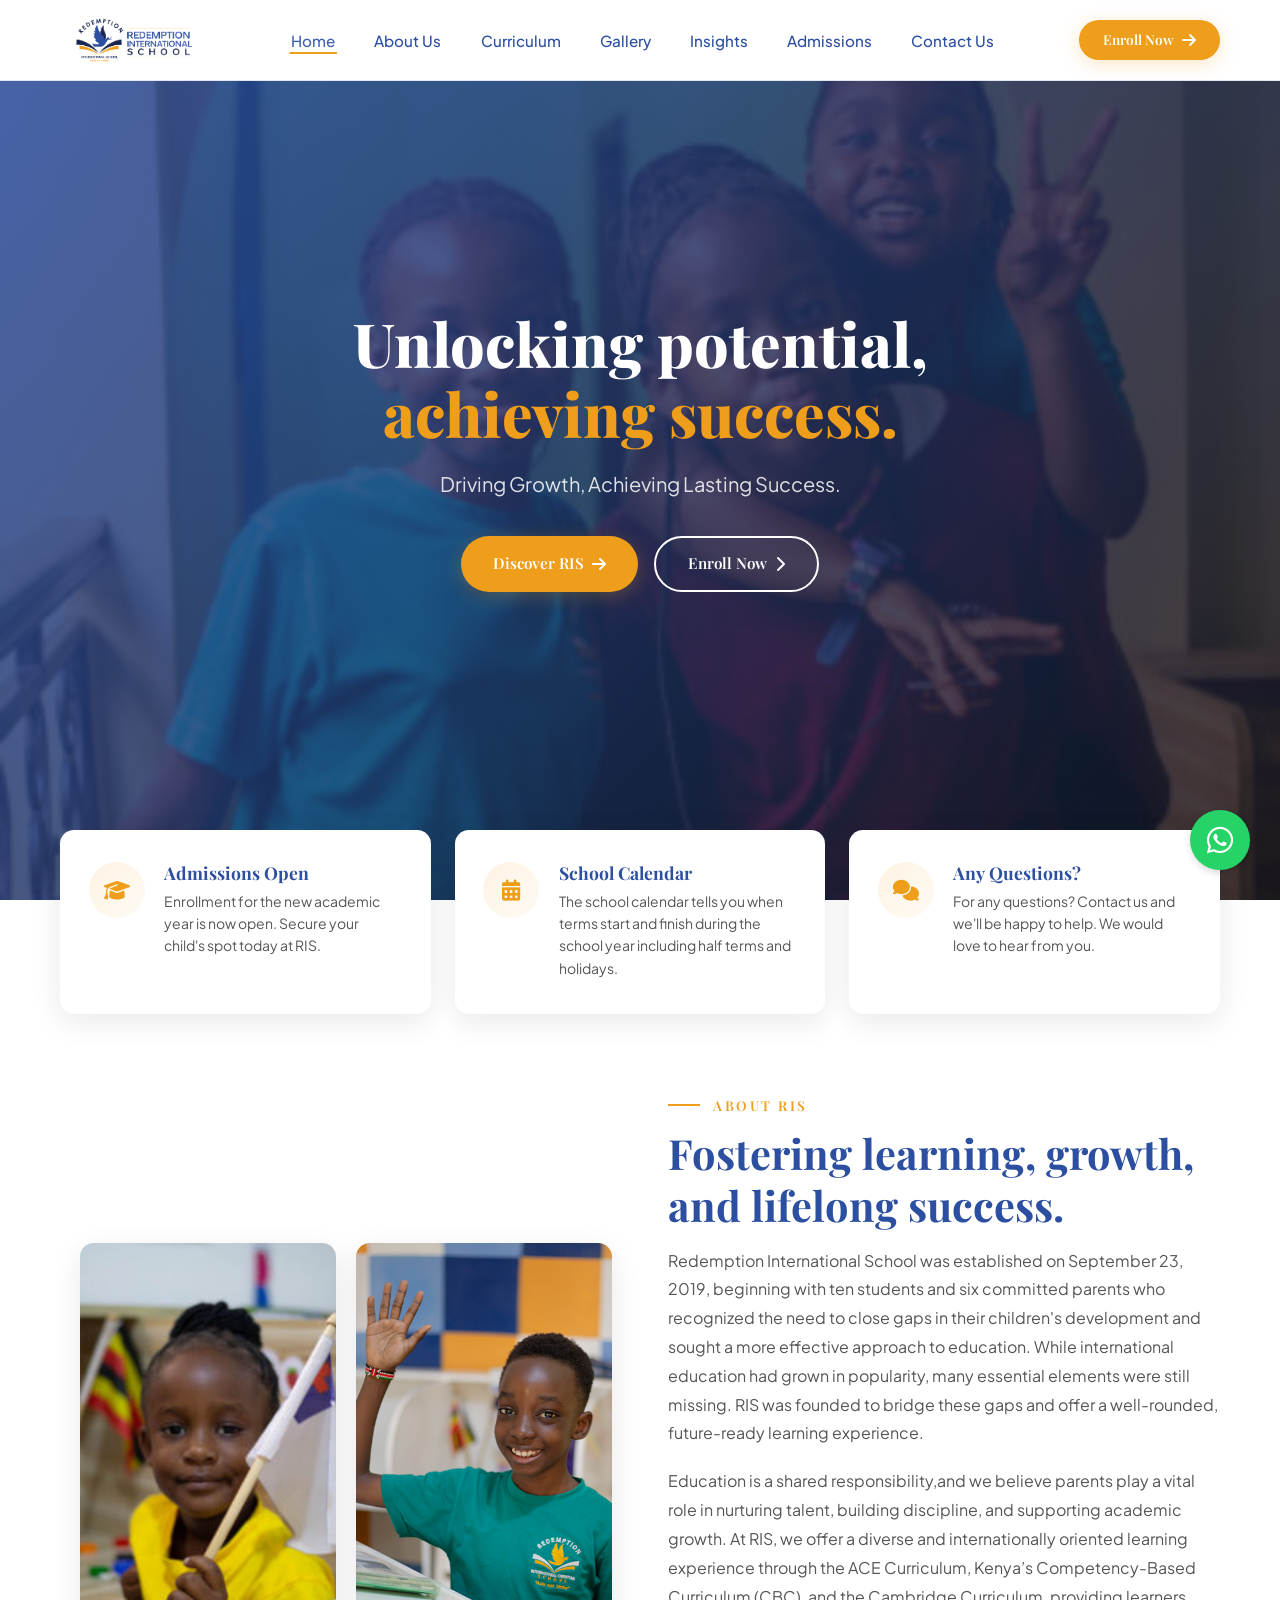
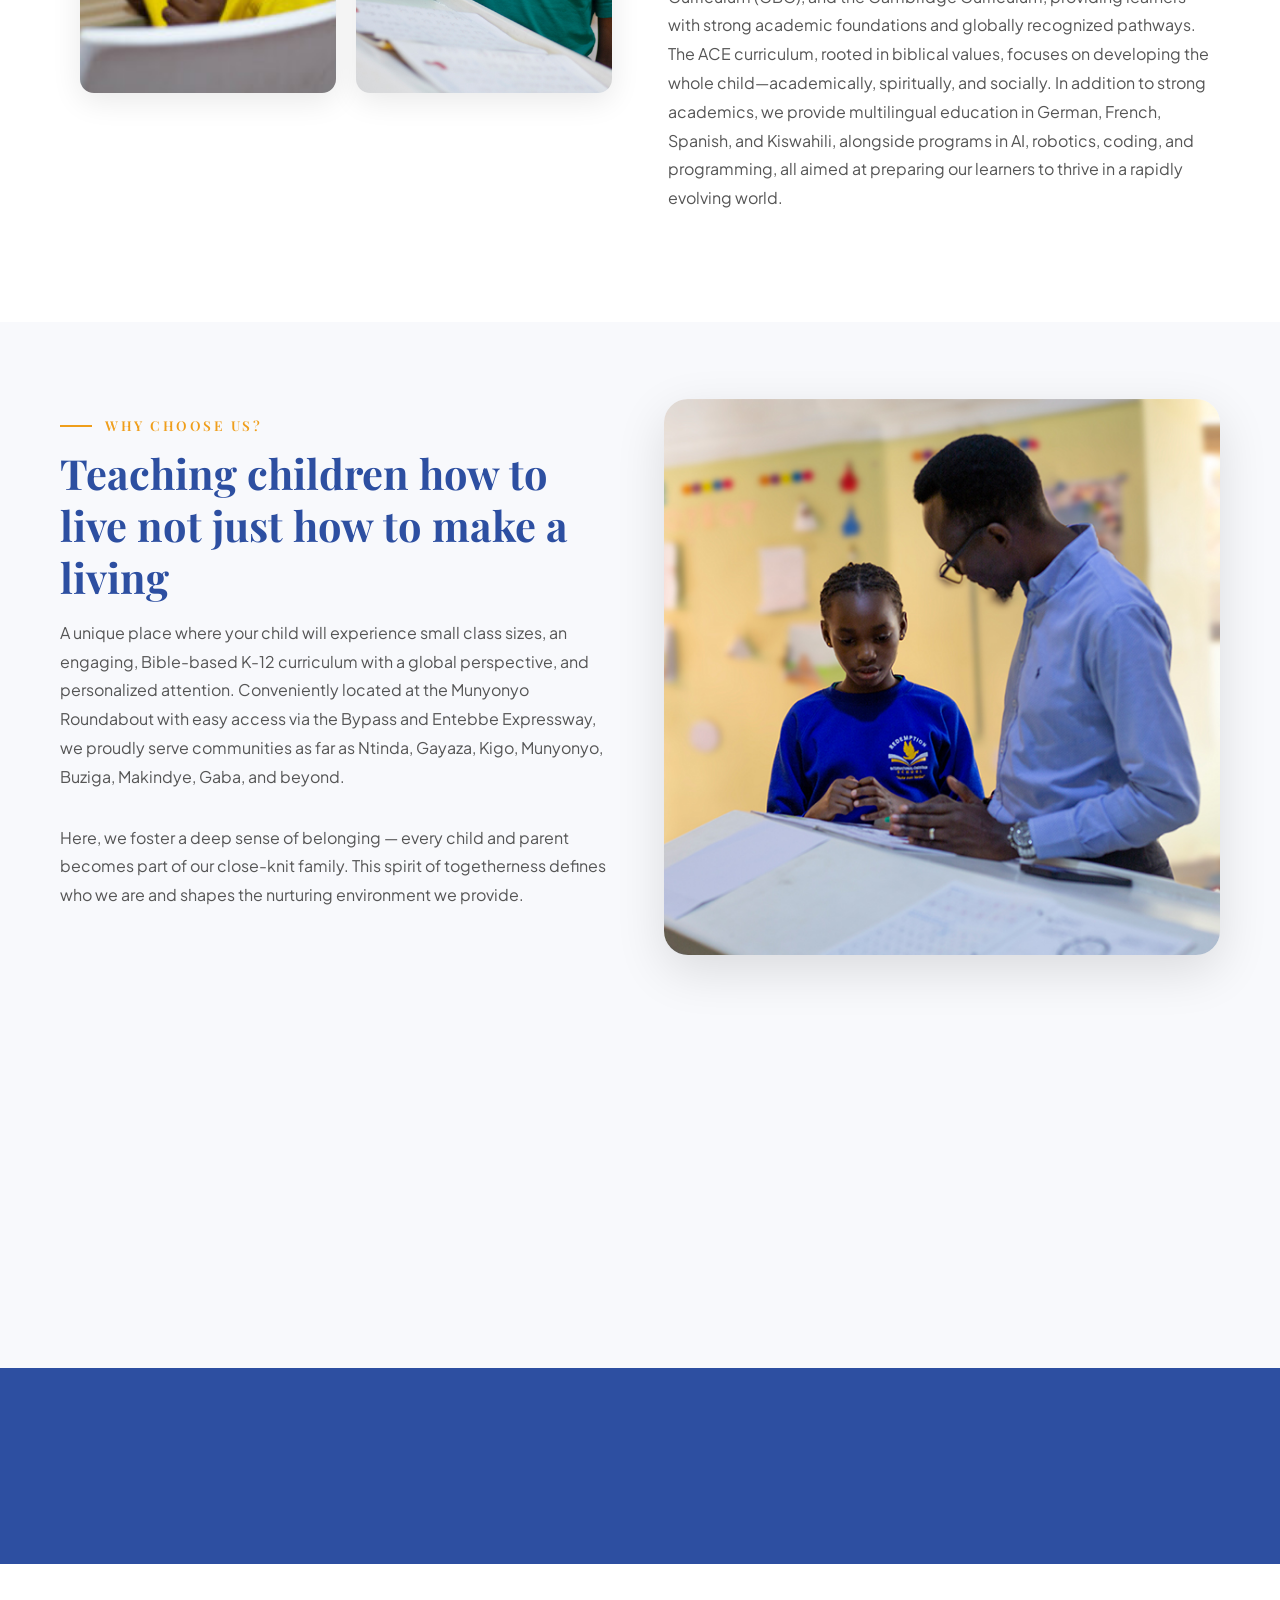
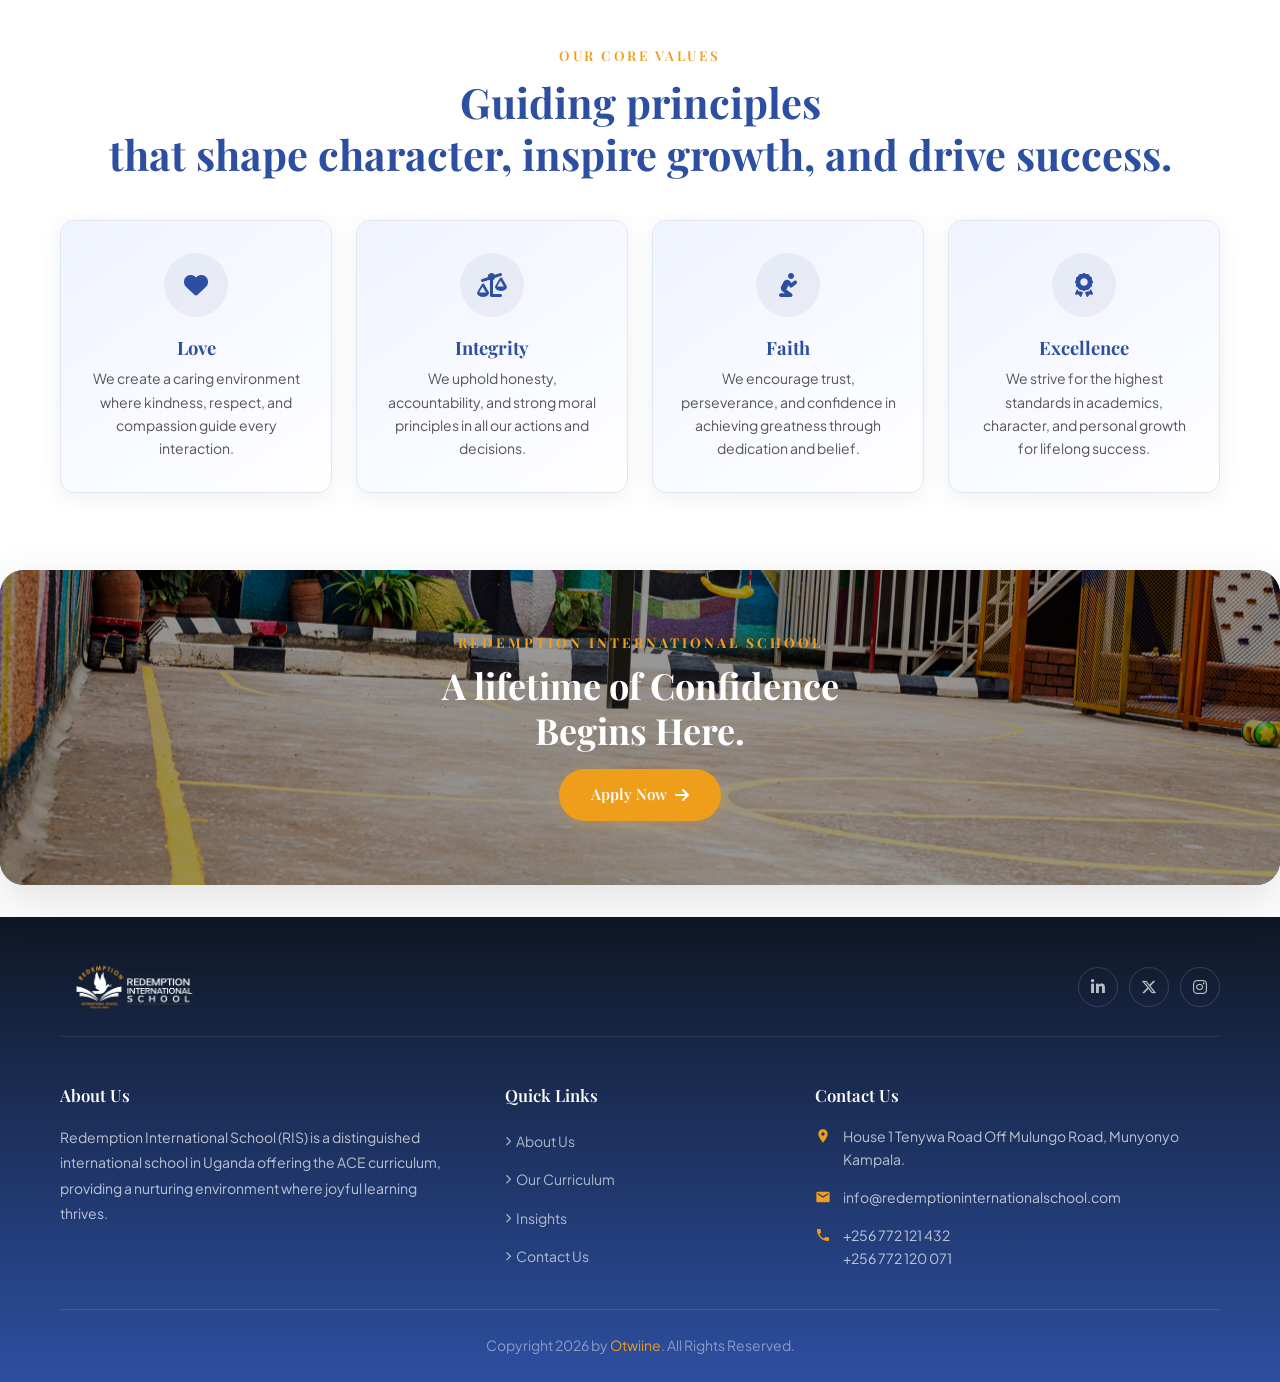
==== index.html @ edb26115 "feat: update curriculum pages with logos and expand program descriptions" ====
<!DOCTYPE html>
<html lang="en">

<head>
  <meta charset="UTF-8">
  <meta name="viewport" content="width=device-width, initial-scale=1.0">
  <title>Redemption International School</title>
  <link rel="icon" type="image/png" href="Assets/Images/Logos/ris-logo-2.png">
  <meta name="description"
    content="Redemption International School is a distinguished international school in Uganda offering the ACE curriculum. Unlocking potential, achieving success.">
  <link rel="stylesheet" href="style.css">
  <!-- Font Awesome for icons -->
  <link rel="stylesheet" href="https://cdnjs.cloudflare.com/ajax/libs/font-awesome/6.5.1/css/all.min.css"
    integrity="sha512-DTOQO9RWCH3ppGqcWaEA1BIZOC6xxalwEsw9c2QQeAIftl+Vegovlnee1c9QX4TctnWMn13TZye+giMm8e2LwA=="
    crossorigin="anonymous" referrerpolicy="no-referrer">
</head>

<body>

  <!-- ============================================
       HEADER
       ============================================ -->
  <header class="header" id="header">
    <!-- Navigation Bar -->
    <nav class="nav-bar">
      <div class="container">
        <a href="index.html" class="logo">
          <img src="Assets/Images/Logos/ris-logo.png" alt="RIS Logo">
        </a>

        <ul class="nav-menu" id="navMenu">
          <li><a href="index.html#hero" class="active">Home</a></li>
          <li><a href="index.html#about">About Us</a></li>
          <li><a href="curriculum.html">Curriculum</a></li>
          <li><a href="gallery.html">Gallery</a></li>
          <li><a href="insights.html">Insights</a></li>
          <li><a href="admissions.html">Admissions</a></li>
          <li><a href="contact.html">Contact Us</a></li>
        </ul>

        <div class="nav-cta">
          <a href="admissions.html" class="btn btn-primary">Enroll Now <i class="fas fa-arrow-right"></i></a>
        </div>

        <div class="menu-toggle" id="menuToggle" aria-label="Toggle navigation menu" role="button" tabindex="0">
          <span></span>
          <span></span>
          <span></span>
        </div>
      </div>
    </nav>
  </header>

  <!-- Mobile Overlay -->
  <div class="mobile-overlay" id="mobileOverlay"></div>

  <!-- ============================================
       HERO SECTION
       ============================================ -->
  <section class="hero" id="hero">
    <div class="hero-bg">
      <video autoplay muted loop playsinline poster="Assets/Images/Students.jpeg" class="hero-video">
        <source src="Assets/Videos/Banner-vid.mp4" type="video/mp4">
        Your browser does not support the video tag.
      </video>
    </div>
    <div class="hero-overlay"></div>
    <div class="hero-content">
      <h1>Unlocking potential, <br><span>achieving success.</span></h1>
      <p>Driving Growth, Achieving Lasting Success.</p>
      <div class="hero-buttons">
        <a href="#about" class="btn btn-primary">Discover RIS <i class="fas fa-arrow-right"></i></a>
        <a href="admissions.html" class="btn btn-outline">Enroll Now <i class="fas fa-chevron-right"></i></a>
      </div>
    </div>
  </section>

  <!-- ============================================
       QUICK INFO BOXES
       ============================================ -->
  <section class="quick-info">
    <div class="container stagger-children">
      <div class="info-box">
        <div class="icon-circle">
          <i class="fas fa-graduation-cap"></i>
        </div>
        <div>
          <h3>Admissions Open</h3>
          <p>Enrollment for the new academic year is now open. Secure your child's spot today at RIS.</p>
        </div>
      </div>
      <div class="info-box">
        <div class="icon-circle">
          <i class="fas fa-calendar-alt"></i>
        </div>
        <div>
          <h3>School Calendar</h3>
          <p>The school calendar tells you when terms start and finish during the school year including half terms and
            holidays.</p>
        </div>
      </div>
      <div class="info-box">
        <div class="icon-circle">
          <i class="fas fa-comments"></i>
        </div>
        <div>
          <h3>Any Questions?</h3>
          <p>For any questions? Contact us and we'll be happy to help. We would love to hear from you.</p>
        </div>
      </div>
    </div>
  </section>

  <!-- ============================================
       ABOUT RIS
       ============================================ -->
  <section class="about section-pad" id="about">
    <div class="container">
      <div class="about-images reveal-left">
        <div class="about-accent-shape"></div>
        <div class="about-img-main">
          <img src="Assets/Images/Flags.jpeg" alt="RIS Student" class="img-responsive">
        </div>
        <div class="about-img-secondary">
          <img src="Assets/Images/student.jpeg" alt="RIS Student" class="img-responsive">
        </div>
      </div>
      <div class="about-content reveal-right">
        <span class="subtitle">About RIS</span>
        <h2 class="section-heading">Fostering learning, growth, and lifelong success.</h2>
        <p class="section-text">Redemption International School was established on September 23, 2019, beginning with
          ten students and six committed parents who recognized the need to close gaps in their children's development
          and sought a more effective approach to education. While international education had grown in popularity, many
          essential elements were still missing. RIS was founded to bridge these gaps and offer a well-rounded,
          future-ready learning experience.</p>
        <p class="section-text">Education is a shared responsibility,and we believe parents play a vital role in
          nurturing talent, building discipline, and supporting academic growth.
          At RIS, we offer a diverse and internationally oriented learning experience through the ACE Curriculum,
          Kenya’s Competency-Based Curriculum (CBC), and the Cambridge Curriculum, providing learners with strong
          academic foundations and globally recognized pathways.
          The ACE curriculum, rooted in biblical values, focuses on developing the whole child—academically,
          spiritually, and socially. In addition to strong academics, we provide multilingual education in German,
          French, Spanish, and Kiswahili, alongside programs in AI, robotics, coding, and programming, all aimed at
          preparing our learners to thrive in a rapidly evolving world.</p>
      </div>
    </div>
  </section>

  <!-- ============================================
       WHY CHOOSE US
       ============================================ -->
  <section class="why-us section-pad" id="why-us">
    <div class="container">
      <div class="why-us-grid">
        <div class="why-us-content reveal-left">
          <span class="subtitle">Why choose us?</span>
          <h2 class="section-heading">Teaching children how to live not just how to make a living</h2>
          <p class="section-text">A unique place where your child will experience small class sizes, an engaging,
            Bible-based K-12 curriculum with a global perspective, and personalized attention. Conveniently located at
            the Munyonyo Roundabout with easy access via the Bypass and Entebbe Expressway, we proudly serve communities
            as far as Ntinda, Gayaza, Kigo, Munyonyo, Buziga, Makindye, Gaba, and beyond.</p>
          <p class="section-text" style="margin-bottom: 2rem;">Here, we foster a deep sense of belonging — every child
            and parent becomes part of our close-knit family. This spirit of togetherness defines who we are and shapes
            the nurturing environment we provide.</p>
        </div>
        <div class="why-us-image reveal-right">
          <img src="Assets/Images//Teach.jpeg" alt="RIS Teachers" class="img-responsive">
        </div>
      </div>

      <div class="mission-vision reveal">
        <div class="mv-card">
          <div class="icon-circle">
            <i class="fas fa-graduation-cap"></i>
          </div>
          <h3>Our Mission</h3>
          <p>To provide a Values based education by nurturing the potential and well-being of Learners.</p>
        </div>
        <div class="mv-card">
          <div class="icon-circle">
            <i class="fas fa-eye"></i>
          </div>
          <h3>Our Vision</h3>
          <p>To be a school where learning is fun and God fearing learners are equipped to serve their communities and
            beyond.</p>
        </div>
      </div>
    </div>
  </section>

  <!-- ============================================
       FEATURES STRIP
       ============================================ -->
  <section class="features-strip" id="features">
    <div class="container stagger-children">
      <div class="feature-item">
        <div class="icon-circle">
          <i class="fas fa-user-check"></i>
        </div>
        <h3>Qualified Staff</h3>
      </div>
      <div class="feature-item">
        <div class="icon-circle">
          <i class="fas fa-business-time"></i>
        </div>
        <h3>Modern Facilities</h3>
      </div>
      <div class="feature-item">
        <div class="icon-circle">
          <i class="fas fa-id-card-alt"></i>
        </div>
        <h3>Personalized Learning</h3>
      </div>
    </div>
  </section>

  <!-- ============================================
       CORE VALUES
       ============================================ -->
  <section class="core-values section-pad" id="values">
    <div class="container text-center">
      <span class="subtitle centered">Our Core Values</span>
      <h2 class="section-heading">Guiding principles<br>that shape character, inspire growth, and drive success.</h2>
      <div class="values-grid stagger-children">
        <div class="value-card">
          <div class="icon-circle">
            <i class="fas fa-heart"></i>
          </div>
          <h3>Love</h3>
          <p>We create a caring environment where kindness, respect, and compassion guide every interaction.</p>
        </div>
        <div class="value-card">
          <div class="icon-circle">
            <i class="fas fa-balance-scale-left"></i>
          </div>
          <h3>Integrity</h3>
          <p>We uphold honesty, accountability, and strong moral principles in all our actions and decisions.</p>
        </div>
        <div class="value-card">
          <div class="icon-circle">
            <i class="fas fa-pray"></i>
          </div>
          <h3>Faith</h3>
          <p>We encourage trust, perseverance, and confidence in achieving greatness through dedication and belief.</p>
        </div>
        <div class="value-card">
          <div class="icon-circle">
            <i class="fas fa-award"></i>
          </div>
          <h3>Excellence</h3>
          <p>We strive for the highest standards in academics, character, and personal growth for lifelong success.</p>
        </div>
      </div>
    </div>
  </section>

  <!-- ============================================
       CTA BANNER — A Lifetime of Confidence
       ============================================ -->
  <section class="cta-banner" id="confidence">
    <div class="cta-banner-bg">
      <img src="Assets/Images/court.jpeg" alt="Library Background" class="confidence-bg-img">
    </div>
    <div class="cta-banner-overlay"></div>
    <div class="container reveal">
      <h5>Redemption International School</h5>
      <h2>A lifetime of Confidence<br>Begins Here.</h2>
      <a href="admissions.html" class="btn btn-primary">Apply Now <i class="fas fa-arrow-right"></i></a>
    </div>
  </section>

  <!-- ============================================
       FOOTER
       ============================================ -->
  <footer class="footer" id="footer">
    <div class="container">
      <!-- Footer Top -->
      <div class="footer-top">
        <div class="footer-logo">
          <a href="index.html" class="logo">
            <img src="Assets/Images/Logos/ris-logo-1.png" alt="RIS Logo">
          </a>
        </div>
        <div class="footer-socials">
          <a href="https://www.linkedin.com/company/redemption-international-school/" target="_blank"
            rel="noopener noreferrer" aria-label="LinkedIn"><i class="fab fa-linkedin-in"></i></a>
          <a href="https://x.com/RIS_Munyonyo" target="_blank" rel="noopener noreferrer" aria-label="Twitter / X"><i
              class="fab fa-x-twitter"></i></a>
          <a href="https://www.instagram.com/redemption_international_sch" target="_blank" rel="noopener noreferrer"
            aria-label="Instagram"><i class="fab fa-instagram"></i></a>
        </div>
      </div>

      <!-- Footer Grid -->
      <div class="footer-grid">
        <!-- About -->
        <div class="footer-col">
          <h3>About Us</h3>
          <p>Redemption International School (RIS) is a distinguished international school in Uganda offering the ACE
            curriculum, providing a nurturing environment where joyful learning thrives.</p>
        </div>

        <!-- Quick Links -->
        <div class="footer-col">
          <h3>Quick Links</h3>
          <ul>
            <li><a href="index.html#about"><i class="fas fa-chevron-right" style="font-size:0.6rem;"></i> About Us</a>
            </li>
            <li><a href="index.html#why-us"><i class="fas fa-chevron-right" style="font-size:0.6rem;"></i> Our
                Curriculum</a></li>
            <li><a href="insights.html"><i class="fas fa-chevron-right" style="font-size:0.6rem;"></i> Insights</a></li>
            <li><a href="contact.html"><i class="fas fa-chevron-right" style="font-size:0.6rem;"></i> Contact Us</a>
            </li>
          </ul>
        </div>

        <!-- Contact -->
        <div class="footer-col">
          <h3>Contact Us</h3>
          <div class="footer-contact-item">
            <svg viewBox="0 0 24 24">
              <path
                d="M12 2C8.13 2 5 5.13 5 9c0 5.25 7 13 7 13s7-7.75 7-13c0-3.87-3.13-7-7-7zm0 9.5c-1.38 0-2.5-1.12-2.5-2.5S10.62 6.5 12 6.5s2.5 1.12 2.5 2.5S13.38 11.5 12 11.5z" />
            </svg>
            <span>House 1 Tenywa Road Off Mulungo Road, Munyonyo Kampala.</span>
          </div>
          <div class="footer-contact-item">
            <svg viewBox="0 0 24 24">
              <path
                d="M20 4H4c-1.1 0-2 .9-2 2v12c0 1.1.9 2 2 2h16c1.1 0 2-.9 2-2V6c0-1.1-.9-2-2-2zm0 4l-8 5-8-5V6l8 5 8-5v2z" />
            </svg>
            <span><a
                href="mailto:info@redemptioninternationalschool.com">info@redemptioninternationalschool.com</a></span>
          </div>
          <div class="footer-contact-item">
            <svg viewBox="0 0 24 24">
              <path
                d="M6.62 10.79c1.44 2.83 3.76 5.14 6.59 6.59l2.2-2.2c.27-.27.67-.36 1.02-.24 1.12.37 2.33.57 3.57.57.55 0 1 .45 1 1V20c0 .55-.45 1-1 1-9.39 0-17-7.61-17-17 0-.55.45-1 1-1h3.5c.55 0 1 .45 1 1 0 1.25.2 2.45.57 3.57.11.35.03.74-.25 1.02l-2.2 2.2z" />
            </svg>
            <span><a href="tel:+256772121432">+256 772 121 432</a><br><a href="tel:+256772120071">+256 772 120
                071</a></span>
          </div>
        </div>
      </div>

      <!-- Footer Bottom -->
      <div class="footer-bottom">
        <p>Copyright <span id="footerYear"></span> by <a href="https://github.com/Otwiine" target="_blank">Otwiine</a>.
          All Rights Reserved.</p>
      </div>
    </div>
  </footer>

  <!-- Scroll to Top -->
  <button class="scroll-top" id="scrollTop" aria-label="Scroll to top">
    <svg viewBox="0 0 24 24">
      <path d="M7.41 15.41L12 10.83l4.59 4.58L18 14l-6-6-6 6z" />
    </svg>
  </button>

  <script src="script.js"></script>

  <!-- WhatsApp Floating Button -->
  <div class="whatsapp-float" id="whatsappFloat">
    <div class="whatsapp-options" id="whatsappOptions">
      <a href="https://wa.me/256772121432" target="_blank" class="whatsapp-option">
        <i class="fab fa-whatsapp"></i> +256 772 121 432
      </a>
      <a href="https://wa.me/254794888133" target="_blank" class="whatsapp-option">
        <i class="fab fa-whatsapp"></i> +254 794 888 133
      </a>
    </div>
    <button class="whatsapp-btn" id="whatsappBtn" aria-label="Contact on WhatsApp">
      <i class="fab fa-whatsapp"></i>
    </button>
  </div>
</body>

</html>
---- style.css ----
/* ============================================
   REDEMPTION INTERNATIONAL SCHOOL — STYLE.CSS
   ============================================ */

/* ---------- Google Fonts ---------- */
@import url('https://fonts.googleapis.com/css2?family=Playfair+Display:wght@700;800&family=Plus+Jakarta+Sans:wght@300;400;500;600;700;800&display=swap');

/* ---------- CSS Custom Properties ---------- */
:root {
  /* Colors */
  --clr-primary: #2d4fa1;
  /* Updated Royal Blue */
  --clr-primary-light: #3d5fb1;
  /* Adjusted Royal Blue Light */
  --clr-accent: #ef9e1b;
  /* Updated Warm Amber Gold */
  --clr-accent-hover: #d88a0a;
  --clr-dark: #0f1724;
  --clr-charcoal: #242424;
  --clr-body: #555;
  --clr-light: #f8f9fc;
  --clr-white: #ffffff;
  --clr-border: #e2e6ee;
  --clr-card-bg: #ffffff;
  --clr-overlay: rgba(15, 23, 36, 0.65);

  /* Gradients */
  --grad-hero: linear-gradient(135deg, rgba(45, 79, 161, 0.88) 0%, rgba(15, 23, 36, 0.75) 100%);
  --grad-accent: linear-gradient(135deg, #ef9e1b 0%, #f7bd00 100%);
  --grad-dark: linear-gradient(180deg, #0f1724 0%, #2d4fa1 100%);
  --grad-card: linear-gradient(145deg, #f0f4ff 0%, #ffffff 100%);

  /* Typography */
  --ff-heading: 'Playfair Display', serif;
  --ff-body: 'Plus Jakarta Sans', sans-serif;

  --fs-hero: clamp(2.2rem, 5vw, 3.8rem);
  --fs-h2: clamp(1.6rem, 3.5vw, 2.6rem);
  --fs-h3: clamp(1.1rem, 2vw, 1.5rem);
  --fs-h5: 0.85rem;
  --fs-body: 1rem;
  --fs-small: 0.875rem;

  /* Spacing */
  --section-pad: clamp(3rem, 6vw, 6rem) clamp(1rem, 4vw, 2rem);
  --container-max: 1200px;

  /* Misc */
  --radius-sm: 8px;
  --radius-md: 14px;
  --radius-lg: 24px;
  --radius-full: 9999px;
  --shadow-sm: 0 2px 8px rgba(0, 0, 0, 0.06);
  --shadow-md: 0 8px 30px rgba(0, 0, 0, 0.09);
  --shadow-lg: 0 16px 50px rgba(0, 0, 0, 0.12);
  --shadow-card: 0 4px 20px rgba(26, 46, 90, 0.08);
  --transition: 0.35s cubic-bezier(0.4, 0, 0.2, 1);
}

/* ---------- Reset & Base ---------- */
*,
*::before,
*::after {
  margin: 0;
  padding: 0;
  box-sizing: border-box;
}

html {
  scroll-behavior: smooth;
  -webkit-text-size-adjust: 100%;
}

body {
  font-family: var(--ff-body);
  font-size: var(--fs-body);
  line-height: 1.7;
  color: var(--clr-body);
  background: var(--clr-white);
  overflow-x: hidden;
  -webkit-font-smoothing: antialiased;
}

img {
  max-width: 100%;
  height: auto;
  display: block;
}

a {
  text-decoration: none;
  color: inherit;
  transition: color var(--transition);
}

ul,
ol {
  list-style: none;
}

h1,
h2,
h3,
h4,
h5,
h6 {
  font-family: var(--ff-heading);
  color: var(--clr-primary);
  line-height: 1.25;
  font-weight: 700;
}

.container {
  width: 100%;
  max-width: var(--container-max);
  margin: 0 auto;
  padding: 0 1.25rem;
}

/* ---------- Utility ---------- */
.section-pad {
  padding: var(--section-pad);
}

.text-center {
  text-align: center;
}

.text-center.section-text {
  margin-left: auto;
  margin-right: auto;
}

.subtitle {
  display: inline-block;
  font-family: var(--ff-heading);
  font-size: var(--fs-h5);
  font-weight: 600;
  text-transform: uppercase;
  letter-spacing: 2.5px;
  color: var(--clr-accent);
  margin-bottom: 0.6rem;
  position: relative;
  padding-left: 45px;
}

.subtitle::before {
  content: '';
  position: absolute;
  left: 0;
  top: 50%;
  transform: translateY(-50%);
  width: 32px;
  height: 2px;
  background: var(--clr-accent);
}

.subtitle.centered {
  padding-left: 0;
}

.subtitle.centered::before {
  display: none;
}

.section-heading {
  font-size: var(--fs-h2);
  margin-bottom: 1rem;
  color: var(--clr-primary);
}

.section-text {
  max-width: 680px;
  color: var(--clr-body);
  line-height: 1.8;
}

/* ============================================
   GLOBAL STYLES
   ============================================ */
.img-responsive {
  max-width: 100%;
  height: auto;
  display: block;
}

/* ============================================
   BUTTONS
   ============================================ */
.btn {
  display: inline-flex;
  align-items: center;
  gap: 0.5rem;
  padding: 0.8rem 2rem;
  border-radius: var(--radius-full);
  font-family: var(--ff-heading);
  font-size: 0.95rem;
  font-weight: 600;
  cursor: pointer;
  border: none;
  transition: all var(--transition);
  text-transform: capitalize;
}

.btn-primary {
  background: var(--clr-accent);
  color: var(--clr-white);
  box-shadow: 0 4px 18px rgba(239, 158, 28, 0.25);
}

.btn-primary:hover {
  background: var(--clr-accent-hover);
  transform: translateY(-2px);
  box-shadow: 0 8px 28px rgba(239, 158, 28, 0.35);
}

.btn-outline {
  background: transparent;
  color: var(--clr-white);
  border: 2px solid var(--clr-white);
}

.btn-outline:hover {
  background: var(--clr-white);
  color: var(--clr-primary);
  transform: translateY(-2px);
}

.btn-secondary {
  background: var(--clr-primary);
  color: var(--clr-white);
}

.btn-secondary:hover {
  background: var(--clr-primary-light);
  transform: translateY(-2px);
}

.btn-link {
  background: none;
  padding: 0;
  color: var(--clr-accent);
  font-weight: 600;
  text-decoration: none;
  position: relative;
}

.btn-link::after {
  content: '';
  position: absolute;
  bottom: -2px;
  left: 0;
  width: 0;
  height: 2px;
  background: var(--clr-accent);
  transition: width var(--transition);
}

.btn-link:hover::after {
  width: 100%;
}

.btn svg,
.btn i {
  font-size: 1rem;
  transition: transform var(--transition);
}

.btn:hover svg,
.btn:hover i {
  transform: translateX(4px);
}


/* ============================================
   CONTACT PAGE STYLES (REDESIGNED)
   ============================================ */
.contact-grid-main {
  display: grid;
  grid-template-columns: 1fr 1fr;
  gap: 4rem;
  margin-top: 3rem;
  margin-bottom: 5rem;
  align-items: start;
}

.contact-details-side .text-left {
  margin-bottom: 3rem;
}

.contact-info-v2 {
  display: flex;
  flex-direction: column;
  gap: 1.5rem;
  margin-bottom: 3rem;
}

.info-card-v2 {
  display: flex;
  gap: 1.5rem;
  padding: 1.5rem;
  background: var(--clr-light);
  border-radius: var(--radius-md);
  transition: all var(--transition);
  border: 1px solid var(--clr-border);
  text-decoration: none;
  color: inherit;
}

.info-card-v2:hover {
  transform: translateX(10px);
  border-color: var(--clr-primary);
  background: var(--clr-white);
  box-shadow: var(--shadow-md);
}

.info-card-v2 .icon-box {
  width: 50px;
  height: 50px;
  background: var(--clr-primary);
  color: var(--clr-white);
  border-radius: 12px;
  display: flex;
  align-items: center;
  justify-content: center;
  font-size: 1.2rem;
  flex-shrink: 0;
}

.info-text h4 {
  font-size: 1.1rem;
  margin-bottom: 0.3rem;
  color: var(--clr-primary);
}

.info-text p {
  font-size: 0.95rem;
  color: var(--clr-body);
  line-height: 1.5;
}

.click-hint {
  display: block;
  font-size: 0.8rem;
  color: var(--clr-accent);
  margin-top: 0.5rem;
  font-weight: 600;
}

.contact-image-space {
  margin-top: 2rem;
}

.form-card-v2 {
  background: var(--clr-white);
  padding: 3rem;
  border-radius: var(--radius-lg);
  box-shadow: var(--shadow-lg);
  border: 1px solid var(--clr-border);
}

.form-card-v2 h3 {
  margin-bottom: 2rem;
  font-size: 1.8rem;
  color: var(--clr-primary);
}

.contact-form-v2 .form-row {
  display: grid;
  grid-template-columns: 1fr 1fr;
  gap: 1.5rem;
}

.contact-form-v2 .form-group {
  margin-bottom: 1.5rem;
}

.contact-form-v2 label {
  display: block;
  font-weight: 600;
  margin-bottom: 0.5rem;
  color: var(--clr-primary);
  font-size: 0.9rem;
}

.contact-form-v2 input,
.contact-form-v2 textarea {
  width: 100%;
  padding: 1rem;
  border: 1px solid var(--clr-border);
  border-radius: var(--radius-sm);
  background: #fdfdfd;
  transition: all var(--transition);
}

.contact-form-v2 input:focus,
.contact-form-v2 textarea:focus {
  outline: none;
  border-color: var(--clr-primary);
  background: var(--clr-white);
  box-shadow: 0 0 0 4px rgba(45, 79, 161, 0.1);
}

.social-links-v2 {
  margin-top: 3rem;
  padding-top: 2rem;
  border-top: 1px solid var(--clr-border);
}

.social-links-v2 p {
  font-weight: 600;
  margin-bottom: 1rem;
  color: var(--clr-primary);
}

.social-links-v2 .social-icons {
  display: flex;
  gap: 1rem;
}

.social-links-v2 .social-icons a {
  width: 45px;
  height: 45px;
  background: var(--clr-light);
  color: var(--clr-primary);
  border-radius: 50%;
  display: flex;
  align-items: center;
  justify-content: center;
  transition: all var(--transition);
}

.social-links-v2 .social-icons a:hover {
  background: var(--clr-primary);
  color: var(--clr-white);
  transform: translateY(-5px);
}

.map-container-v2 {
  border-radius: var(--radius-lg);
  overflow: hidden;
  box-shadow: var(--shadow-lg);
}

.w-100 {
  width: 100%;
}

@media (max-width: 992px) {
  .contact-grid-main {
    grid-template-columns: 1fr;
    gap: 3rem;
  }

  .contact-form-v2 .form-row {
    grid-template-columns: 1fr;
    gap: 0;
  }
}


/* ---------- Page Header Banner ---------- */
.page-header {
  position: relative;
  padding: 160px 0 100px;
  background-size: cover;
  background-position: center;
  background-repeat: no-repeat;
  color: var(--clr-white);
  text-align: center;
}

.page-header-overlay {
  position: absolute;
  inset: 0;
  background: linear-gradient(135deg, rgba(15, 23, 36, 0.85) 0%, rgba(45, 79, 161, 0.75) 100%);
  z-index: 1;
}

.page-header .container {
  position: relative;
  z-index: 2;
}

.page-header .subtitle {
  color: var(--clr-accent);
}

.page-header h1.page-title {
  font-size: clamp(2.2rem, 5vw, 3.2rem);
  color: var(--clr-white);
  margin-bottom: 0.8rem;
  font-family: var(--ff-heading);
}

.page-header .page-desc {
  font-size: clamp(0.95rem, 1.5vw, 1.15rem);
  color: rgba(255, 255, 255, 0.85);
  max-width: 600px;
  margin: 0 auto;
}

.gallery-section {
  padding: 120px 0 80px;
  background: var(--clr-light);
}

.gallery-grid {
  display: grid;
  grid-template-columns: repeat(auto-fill, minmax(300px, 1fr));
  gap: 2rem;
  margin-top: 3rem;
}

.gallery-item {
  position: relative;
  border-radius: var(--radius-md);
  overflow: hidden;
  aspect-ratio: 4/3;
  box-shadow: var(--shadow-sm);
  transition: transform var(--transition), box-shadow var(--transition);
  background: var(--clr-border);
  display: flex;
  align-items: center;
  justify-content: center;
}

.gallery-item:hover {
  transform: translateY(-5px);
  box-shadow: var(--shadow-md);
}

.gallery-item img {
  width: 100%;
  height: 100%;
  object-fit: cover;
  transition: transform 0.5s ease;
}

.gallery-item:hover img {
  transform: scale(1.05);
}

.gallery-item .overlay {
  position: absolute;
  inset: 0;
  background: linear-gradient(to top, rgba(26, 46, 90, 0.8), transparent);
  opacity: 0;
  transition: opacity var(--transition);
  display: flex;
  align-items: flex-end;
  padding: 1.5rem;
}

.gallery-item:hover .overlay {
  opacity: 1;
}

.gallery-item .overlay span {
  color: var(--clr-white);
  font-weight: 600;
  font-size: 1.1rem;
}

@media (max-width: 768px) {
  .gallery-grid {
    grid-template-columns: repeat(auto-fill, minmax(250px, 1fr));
    gap: 1.5rem;
  }
}

.header {
  position: fixed;
  top: 0;
  left: 0;
  width: 100%;
  z-index: 1000;
  transition: all var(--transition);
}

.header-top {
  display: none;
}

.header-top .container {
  display: flex;
  justify-content: flex-end;
  align-items: center;
  gap: 1.5rem;
  flex-wrap: wrap;
}

.header-top a {
  color: var(--clr-body);
}

.header-top a:hover {
  color: var(--clr-primary);
}

.header-top .info-item {
  display: flex;
  align-items: center;
  gap: 0.4rem;
}

.header-top .info-item svg {
  width: 14px;
  height: 14px;
  fill: var(--clr-primary);
}

.nav-bar {
  background: var(--clr-white);
  backdrop-filter: blur(18px);
  -webkit-backdrop-filter: blur(18px);
  border-bottom: 1px solid var(--clr-border);
  padding: 0;
  transition: all var(--transition);
}

.header.scrolled .nav-bar {
  background: var(--clr-white);
  box-shadow: var(--shadow-lg);
}

.nav-bar .container {
  display: flex;
  align-items: center;
  justify-content: space-between;
  min-height: 80px;
}

.logo {
  display: flex;
  align-items: center;
  gap: 0.8rem;
  flex-shrink: 0;
}

.logo img {
  height: 60px;
  width: auto;
  object-fit: contain;
}

.logo-text {
  font-family: var(--ff-heading);
  font-weight: 700;
  font-size: 1.2rem;
  color: var(--clr-primary);
  line-height: 1.1;
}

.logo-text span {
  display: block;
  font-size: 0.7rem;
  font-weight: 400;
  letter-spacing: 1.5px;
  text-transform: uppercase;
  color: var(--clr-body);
  opacity: 0.8;
}

.nav-menu {
  display: flex;
  align-items: center;
  gap: 0.25rem;
}

.nav-menu a {
  padding: 0.6rem 1.1rem;
  color: var(--clr-primary);
  font-size: 0.95rem;
  font-weight: 500;
  border-radius: var(--radius-sm);
  transition: all var(--transition);
  position: relative;
}

.nav-menu a::after {
  content: '';
  position: absolute;
  bottom: 5px;
  left: 50%;
  transform: translateX(-50%);
  width: 0;
  height: 2px;
  background: var(--clr-accent);
  border-radius: 2px;
  transition: width var(--transition);
}

.nav-menu a:hover,
.nav-menu a.active {
  color: var(--clr-primary-light);
}

.nav-menu a:hover::after,
.nav-menu a.active::after {
  width: 60%;
}

.nav-cta {
  display: flex;
  align-items: center;
  gap: 1rem;
}

.nav-cta .btn {
  padding: 0.55rem 1.5rem;
  font-size: 0.85rem;
}

/* Hamburger */
.menu-toggle {
  display: none;
  flex-direction: column;
  gap: 5px;
  cursor: pointer;
  padding: 0.5rem;
  z-index: 1001;
}

.menu-toggle span {
  width: 26px;
  height: 2.5px;
  background: var(--clr-primary);
  border-radius: 3px;
  transition: all var(--transition);
}

.menu-toggle.active span:nth-child(1) {
  transform: rotate(45deg) translate(5px, 5px);
}

.menu-toggle.active span:nth-child(2) {
  opacity: 0;
}

.menu-toggle.active span:nth-child(3) {
  transform: rotate(-45deg) translate(6px, -6px);
}


/* ============================================
   HERO SECTION
   ============================================ */
.hero {
  position: relative;
  min-height: 100vh;
  display: flex;
  align-items: center;
  justify-content: center;
  background: var(--clr-dark);
  overflow: hidden;
}

.hero-bg {
  position: absolute;
  inset: 0;
  z-index: 0;
}

.hero-video {
  width: 100%;
  height: 100%;
  object-fit: cover;
}

.hero-overlay {
  position: absolute;
  inset: 0;
  background: var(--grad-hero);
  z-index: 1;
}

.hero-content {
  position: relative;
  z-index: 2;
  text-align: center;
  max-width: 800px;
  padding: 2rem 1.5rem;
}

.hero-content h1 {
  font-size: var(--fs-hero);
  color: var(--clr-white);
  font-weight: 800;
  margin-bottom: 1.2rem;
  line-height: 1.15;
  animation: fadeInUp 0.8s ease-out;
}

.hero-content h1 span {
  color: var(--clr-accent);
}

.hero-content p {
  font-size: clamp(1rem, 2vw, 1.25rem);
  color: rgba(255, 255, 255, 0.85);
  margin-bottom: 2.2rem;
  animation: fadeInUp 0.8s 0.15s ease-out both;
}

.hero-buttons {
  display: flex;
  gap: 1rem;
  justify-content: center;
  flex-wrap: wrap;
  animation: fadeInUp 0.8s 0.3s ease-out both;
}


/* ============================================
   QUICK INFO BOXES
   ============================================ */
.quick-info {
  position: relative;
  z-index: 5;
  margin-top: -70px;
  padding: 0 1.25rem;
}

.quick-info .container {
  display: grid;
  grid-template-columns: repeat(3, 1fr);
  gap: 1.5rem;
}

.info-box {
  background: var(--clr-card-bg);
  border-radius: var(--radius-md);
  padding: 2rem 1.8rem;
  box-shadow: var(--shadow-md);
  display: flex;
  align-items: flex-start;
  gap: 1.2rem;
  transition: all var(--transition);
  border-bottom: 3px solid transparent;
}

.info-box:hover {
  transform: translateY(-5px);
  box-shadow: var(--shadow-lg);
  border-bottom-color: var(--clr-accent);
}

.info-box .icon-circle {
  width: 56px;
  height: 56px;
  min-width: 56px;
  border-radius: 50%;
  background: linear-gradient(135deg, rgba(239, 158, 28, 0.12) 0%, rgba(239, 158, 28, 0.05) 100%);
  display: flex;
  align-items: center;
  justify-content: center;
  color: var(--clr-accent);
  font-size: 1.3rem;
}

.info-box h3 {
  font-size: 1.1rem;
  margin-bottom: 0.35rem;
}

.info-box p {
  font-size: var(--fs-small);
  color: var(--clr-body);
  line-height: 1.6;
}


/* ============================================
   ABOUT SECTION
   ============================================ */
.about {
  padding: var(--section-pad);
  background: var(--clr-white);
}

.about .container {
  display: grid;
  grid-template-columns: 1fr 1fr;
  gap: 3.5rem;
  align-items: center;
}

.about-images {
  position: relative;
  display: flex;
  gap: 20px;
}

.about-img-main,
.about-img-secondary {
  flex: 1;
  border-radius: var(--radius-md);
  overflow: hidden;
  box-shadow: var(--shadow-md);
  height: 450px;
}

.about-img-main img,
.about-img-secondary img {
  width: 100%;
  height: 100%;
  object-fit: cover;
  transition: transform var(--transition);
}

.about-img-main:hover img,
.about-img-secondary:hover img {
  transform: scale(1.05);
}

@media (max-width: 768px) {
  .about-images {
    flex-direction: column;
  }

  .about-img-main,
  .about-img-secondary {
    height: 300px;
  }
}

.about-content .section-text {
  margin-bottom: 1.2rem;
}

.about-content .section-text+.section-text {
  margin-bottom: 2rem;
}


/* ============================================
   WHY CHOOSE US
   ============================================ */
.why-us {
  padding: var(--section-pad);
  background: var(--clr-light);
}

.why-us .container {
  display: flex;
  flex-direction: column;
  gap: 3rem;
}

.why-us-grid {
  display: grid;
  grid-template-columns: 1fr 1fr;
  gap: 3rem;
  align-items: center;
}

.why-us-content .section-text {
  margin-bottom: 2rem;
}

.mission-vision {
  display: flex;
  gap: 2rem;
  margin-top: 3rem;
  justify-content: center;
  flex-wrap: wrap;
}

.mv-card {
  background: var(--clr-card-bg);
  padding: 2rem;
  border-radius: var(--radius-md);
  box-shadow: var(--shadow-card);
  transition: all var(--transition);
  border-top: 3px solid var(--clr-accent);
  text-align: center;
  flex: 1;
  max-width: 450px;
  min-width: 280px;
  display: flex;
  flex-direction: column;
  align-items: center;
}

.mv-card:hover {
  transform: translateY(-4px);
  box-shadow: var(--shadow-md);
}

.mv-card .icon-circle {
  width: 56px;
  height: 56px;
  border-radius: 50%;
  background: rgba(239, 158, 28, 0.1);
  display: flex;
  align-items: center;
  justify-content: center;
  color: var(--clr-accent);
  margin-bottom: 1.2rem;
  font-size: 1.4rem;
}

.mv-card h3 {
  font-size: 1.05rem;
  margin-bottom: 0.5rem;
}

.mv-card p {
  font-size: var(--fs-small);
  line-height: 1.65;
}

.why-us-image {
  border-radius: var(--radius-lg);
  overflow: hidden;
  box-shadow: var(--shadow-lg);
}


/* ============================================
   FEATURES STRIP
   ============================================ */
.features-strip {
  background: var(--clr-primary);
  padding: 3rem 1.25rem;
}

.features-strip .container {
  display: grid;
  grid-template-columns: repeat(auto-fit, minmax(240px, 1fr));
  gap: 2.5rem;
}

.feature-item {
  text-align: center;
  color: var(--clr-white);
  transition: all var(--transition);
}

.feature-item:hover {
  transform: translateY(-4px);
}

.feature-item .icon-circle {
  width: 64px;
  height: 64px;
  margin: 0 auto 1rem;
  border-radius: 50%;
  background: rgba(255, 255, 255, 0.1);
  display: flex;
  align-items: center;
  justify-content: center;
  font-size: 1.5rem;
  color: var(--clr-accent);
  border: 2px solid rgba(255, 255, 255, 0.15);
  transition: all var(--transition);
}

.feature-item:hover .icon-circle {
  background: var(--clr-accent);
  color: var(--clr-white);
  border-color: var(--clr-accent);
}

.feature-item h3 {
  font-size: 1rem;
  color: var(--clr-white);
  font-weight: 600;
}


/* ============================================
   CORE VALUES
   ============================================ */
.core-values {
  padding: var(--section-pad);
  background: var(--clr-white);
}

.values-grid {
  display: grid;
  grid-template-columns: repeat(4, 1fr);
  gap: 1.5rem;
  margin-top: 2.5rem;
}

.value-card {
  background: var(--grad-card);
  border-radius: var(--radius-md);
  padding: 2rem 1.5rem;
  text-align: center;
  box-shadow: var(--shadow-card);
  transition: all var(--transition);
  border: 1px solid var(--clr-border);
  position: relative;
  overflow: hidden;
}

.value-card::before {
  content: '';
  position: absolute;
  top: 0;
  left: 0;
  width: 100%;
  height: 4px;
  background: var(--grad-accent);
  transform: scaleX(0);
  transform-origin: left;
  transition: transform var(--transition);
}

.value-card:hover::before {
  transform: scaleX(1);
}

.value-card:hover {
  transform: translateY(-6px);
  box-shadow: var(--shadow-md);
}

.value-card .icon-circle {
  width: 64px;
  height: 64px;
  margin: 0 auto 1.2rem;
  border-radius: 50%;
  background: rgba(26, 46, 90, 0.06);
  display: flex;
  align-items: center;
  justify-content: center;
  color: var(--clr-primary);
  font-size: 1.5rem;
  transition: all var(--transition);
}

.value-card:hover .icon-circle {
  background: var(--clr-primary);
  color: var(--clr-white);
}

.value-card h3 {
  font-size: 1.15rem;
  margin-bottom: 0.5rem;
}

.value-card p {
  font-size: var(--fs-small);
  line-height: 1.65;
}


/* ============================================
   CTA BANNER (Lifetime of Confidence)
   ============================================ */
.cta-banner {
  position: relative;
  padding: clamp(3.5rem, 7vw, 6rem) 1.25rem;
  background: var(--clr-dark);
  overflow: hidden;
}

.cta-banner-bg {
  position: absolute;
  inset: 0;
  z-index: 0;
}

.cta-banner-bg img {
  width: 100%;
  height: 100%;
  object-fit: cover;
}

.cta-banner-overlay {
  position: absolute;
  inset: 0;
  background: rgba(0, 0, 0, 0.4);
  z-index: 1;
}

.cta-banner .container {
  position: relative;
  z-index: 2;
  text-align: center;
}

.cta-banner h5 {
  font-size: var(--fs-h5);
  color: var(--clr-accent);
  text-transform: uppercase;
  letter-spacing: 3px;
  margin-bottom: 0.8rem;
}

.cta-banner h2 {
  font-size: var(--fs-h2);
  color: var(--clr-white);
  margin-bottom: 2rem;
}


/* ============================================
   FAQ SECTION
   ============================================ */
.faq {
  padding: var(--section-pad);
  background: var(--clr-light);
}

.faq .container {
  display: grid;
  grid-template-columns: 1fr 1fr;
  gap: 3rem;
  align-items: start;
}

.faq-content {
  padding-right: 1rem;
}

.accordion {
  display: flex;
  flex-direction: column;
  gap: 0.8rem;
  margin-top: 1.5rem;
}

.accordion-item {
  background: var(--clr-card-bg);
  border-radius: var(--radius-md);
  box-shadow: var(--shadow-sm);
  overflow: hidden;
  border: 1px solid var(--clr-border);
  transition: all var(--transition);
}

.accordion-item.active {
  box-shadow: var(--shadow-md);
  border-color: var(--clr-accent);
}

.accordion-header {
  display: flex;
  align-items: center;
  justify-content: space-between;
  padding: 1.2rem 1.5rem;
  cursor: pointer;
  gap: 1rem;
  transition: background var(--transition);
}

.accordion-header:hover {
  background: rgba(239, 158, 28, 0.04);
}

.accordion-header h4 {
  font-size: 1rem;
  font-weight: 600;
  color: var(--clr-charcoal);
  flex: 1;
}

.accordion-icon {
  width: 28px;
  height: 28px;
  min-width: 28px;
  border-radius: 50%;
  background: rgba(239, 158, 28, 0.1);
  display: flex;
  align-items: center;
  justify-content: center;
  transition: all var(--transition);
}

.accordion-icon svg {
  width: 14px;
  height: 14px;
  fill: var(--clr-accent);
  transition: transform var(--transition);
}

.accordion-item.active .accordion-icon {
  background: var(--clr-accent);
}

.accordion-item.active .accordion-icon svg {
  fill: var(--clr-white);
  transform: rotate(180deg);
}

.accordion-body {
  max-height: 0;
  overflow: hidden;
  transition: max-height 0.4s ease, padding 0.3s ease;
}

.accordion-item.active .accordion-body {
  max-height: 300px;
}

.accordion-body-inner {
  padding: 0 1.5rem 1.5rem;
  color: var(--clr-body);
  line-height: 1.8;
  font-size: var(--fs-small);
}

.faq-image {
  border-radius: var(--radius-lg);
  overflow: hidden;
  box-shadow: var(--shadow-lg);
}


/* ============================================
   ENROLL CTA
   ============================================ */
.enroll-cta {
  background: var(--grad-accent);
  padding: 2.5rem 1.25rem;
}

.enroll-cta .container {
  display: flex;
  align-items: center;
  justify-content: space-between;
  gap: 2rem;
  flex-wrap: wrap;
}

.enroll-cta h2 {
  font-size: clamp(1.3rem, 3vw, 1.8rem);
  color: var(--clr-white);
}

.enroll-cta .btn {
  background: var(--clr-white);
  color: var(--clr-primary);
  font-weight: 700;
}

.enroll-cta .btn:hover {
  background: var(--clr-dark);
  color: var(--clr-white);
}


/* ============================================
   NEWS / ARTICLES
   ============================================ */
.news {
  padding: var(--section-pad);
  background: var(--clr-white);
}

.news-grid {
  display: grid;
  grid-template-columns: repeat(3, 1fr);
  gap: 2rem;
  margin-top: 2.5rem;
}

.news-card {
  background: var(--clr-card-bg);
  border-radius: var(--radius-md);
  overflow: hidden;
  box-shadow: var(--shadow-card);
  transition: all var(--transition);
  border: 1px solid var(--clr-border);
}

.news-card:hover {
  transform: translateY(-6px);
  box-shadow: var(--shadow-lg);
}

.news-card-img {
  position: relative;
  height: 220px;
  overflow: hidden;
}

.news-card-img img {
  width: 100%;
  height: 100%;
  object-fit: cover;
  transition: transform 0.5s ease;
}

.news-card:hover .news-card-img img {
  transform: scale(1.06);
}

.news-date {
  position: absolute;
  top: 16px;
  left: 16px;
  background: var(--clr-accent);
  color: var(--clr-white);
  padding: 0.4rem 0.8rem;
  border-radius: var(--radius-sm);
  text-align: center;
  font-family: var(--ff-heading);
  line-height: 1.2;
}

.news-date strong {
  display: block;
  font-size: 1.25rem;
  font-weight: 700;
}

.news-date span {
  font-size: 0.7rem;
  text-transform: uppercase;
  letter-spacing: 1px;
  font-weight: 500;
}

.news-card-body {
  padding: 1.5rem;
}

.news-card-body h3 {
  font-size: 1.05rem;
  margin-bottom: 0.6rem;
  line-height: 1.4;
  transition: color var(--transition);
}

.news-card:hover .news-card-body h3 {
  color: var(--clr-accent);
}

.news-card-body p {
  font-size: var(--fs-small);
  color: var(--clr-body);
  line-height: 1.7;
  margin-bottom: 1rem;
  display: -webkit-box;
  -webkit-line-clamp: 3;
  -webkit-box-orient: vertical;
  overflow: hidden;
}


/* ============================================
   WHATSAPP FLOATING BUTTON
   ============================================ */
.whatsapp-float {
  position: fixed;
  bottom: 30px;
  right: 30px;
  z-index: 999;
}

.whatsapp-btn {
  width: 60px;
  height: 60px;
  background-color: #25d366;
  color: #fff;
  border-radius: 50%;
  display: flex;
  align-items: center;
  justify-content: center;
  font-size: 30px;
  box-shadow: 2px 2px 10px rgba(0, 0, 0, 0.2);
  border: none;
  cursor: pointer;
  transition: all 0.3s ease;
}

.whatsapp-btn:hover {
  background-color: #128c7e;
  transform: scale(1.1);
}

.whatsapp-options {
  position: absolute;
  bottom: 75px;
  right: 0;
  background: white;
  border-radius: 10px;
  box-shadow: 0 5px 15px rgba(0, 0, 0, 0.2);
  padding: 10px;
  display: none;
  flex-direction: column;
  gap: 10px;
  width: 200px;
  animation: slideUp 0.3s ease;
}

.whatsapp-options.show {
  display: flex;
}

.whatsapp-option {
  padding: 10px;
  color: #333;
  font-size: 0.9rem;
  font-weight: 600;
  display: flex;
  align-items: center;
  gap: 10px;
  border-radius: 5px;
  transition: background 0.3s;
}

.whatsapp-option:hover {
  background: #f0f0f0;
  color: #25d366;
}

.whatsapp-option i {
  color: #25d366;
  font-size: 1.2rem;
}

@keyframes slideUp {
  from {
    opacity: 0;
    transform: translateY(10px);
  }

  to {
    opacity: 1;
    transform: translateY(0);
  }
}

@media (max-width: 768px) {
  .whatsapp-float {
    bottom: 20px;
    right: 20px;
  }
}

.footer {
  background: var(--grad-dark);
  color: rgba(255, 255, 255, 0.7);
  padding: 2.5rem 1.25rem 0;
}

.footer .logo-text {
  color: var(--clr-white);
}

.footer .logo-text span {
  color: rgba(255, 255, 255, 0.7);
}

.footer-top {
  display: flex;
  justify-content: space-between;
  align-items: center;
  padding-bottom: 1.2rem;
  border-bottom: 1px solid rgba(255, 255, 255, 0.08);
  margin-bottom: 1.5rem;
}

.footer-logo .logo-text {
  font-size: 1.3rem;
}

.footer-socials {
  display: flex;
  gap: 0.7rem;
}

.footer-socials a {
  width: 40px;
  height: 40px;
  border-radius: 50%;
  border: 1px solid rgba(255, 255, 255, 0.15);
  display: flex;
  align-items: center;
  justify-content: center;
  color: rgba(255, 255, 255, 0.7);
  font-size: 1rem;
  transition: all var(--transition);
}

.footer-socials a:hover {
  background: var(--clr-accent);
  border-color: var(--clr-accent);
  color: var(--clr-white);
}

.footer-grid {
  display: grid;
  grid-template-columns: 1.5fr 1fr 1.5fr;
  gap: 2.5rem;
  padding: 1.5rem 0;
}

.footer-col h3 {
  font-size: 1.05rem;
  color: var(--clr-white);
  margin-bottom: 1.2rem;
  font-weight: 600;
}

.footer-col p {
  font-size: var(--fs-small);
  line-height: 1.8;
}

.footer-col ul li {
  margin-bottom: 0.6rem;
}

.footer-col ul li a {
  font-size: var(--fs-small);
  color: rgba(255, 255, 255, 0.65);
  transition: all var(--transition);
  display: inline-flex;
  align-items: center;
  gap: 0.3rem;
}

.footer-col ul li a:hover {
  color: var(--clr-accent);
  padding-left: 4px;
}

.footer-contact-item {
  display: flex;
  align-items: flex-start;
  gap: 0.75rem;
  margin-bottom: 1rem;
}

.footer-contact-item svg {
  width: 16px;
  height: 16px;
  min-width: 16px;
  fill: var(--clr-accent);
  margin-top: 3px;
}

.footer-contact-item span {
  font-size: var(--fs-small);
  line-height: 1.6;
}

.footer-contact-item a {
  color: rgba(255, 255, 255, 0.7);
}

.footer-contact-item a:hover {
  color: var(--clr-accent);
}

.footer-bottom {
  border-top: 1px solid rgba(255, 255, 255, 0.1);
  padding: 1.5rem 0;
  text-align: center;
  font-size: var(--fs-small);
  color: rgba(255, 255, 255, 0.45);
}

.footer-bottom a {
  color: var(--clr-accent);
}


/* ============================================
   SCROLL ANIMATIONS
   ============================================ */
.reveal {
  opacity: 0;
  transform: translateY(30px);
  transition: opacity 0.7s ease, transform 0.7s ease;
}

.reveal.visible {
  opacity: 1;
  transform: translateY(0);
}

.reveal-left {
  opacity: 0;
  transform: translateX(-40px);
  transition: opacity 0.7s ease, transform 0.7s ease;
}

.reveal-left.visible {
  opacity: 1;
  transform: translateX(0);
}

.reveal-right {
  opacity: 0;
  transform: translateX(40px);
  transition: opacity 0.7s ease, transform 0.7s ease;
}

.reveal-right.visible {
  opacity: 1;
  transform: translateX(0);
}

/* Stagger children */
.stagger-children>* {
  opacity: 0;
  transform: translateY(20px);
  transition: opacity 0.5s ease, transform 0.5s ease;
}

.stagger-children.visible>*:nth-child(1) {
  transition-delay: 0.05s;
}

.stagger-children.visible>*:nth-child(2) {
  transition-delay: 0.15s;
}

.stagger-children.visible>*:nth-child(3) {
  transition-delay: 0.25s;
}

.stagger-children.visible>*:nth-child(4) {
  transition-delay: 0.35s;
}

.stagger-children.visible>* {
  opacity: 1;
  transform: translateY(0);
}


/* ============================================
   KEYFRAMES
   ============================================ */
@keyframes fadeInUp {
  from {
    opacity: 0;
    transform: translateY(28px);
  }

  to {
    opacity: 1;
    transform: translateY(0);
  }
}

@keyframes pulse {

  0%,
  100% {
    transform: scale(1);
  }

  50% {
    transform: scale(1.05);
  }
}

/* ============================================
   SCROLL TO TOP
   ============================================ */
.scroll-top {
  position: fixed;
  bottom: 2rem;
  right: 2rem;
  width: 46px;
  height: 46px;
  border-radius: 50%;
  background: var(--clr-primary);
  color: var(--clr-white);
  display: flex;
  align-items: center;
  justify-content: center;
  cursor: pointer;
  box-shadow: var(--shadow-md);
  z-index: 900;
  opacity: 0;
  transform: translateY(20px);
  transition: all var(--transition);
  border: none;
}

.scroll-top.visible {
  opacity: 1;
  transform: translateY(0);
}

.scroll-top:hover {
  background: var(--clr-accent);
  transform: translateY(-3px);
}

.scroll-top svg {
  width: 18px;
  height: 18px;
  fill: currentColor;
}


/* ============================================
   RESPONSIVE
   ============================================ */

/* Tablet */
@media (max-width: 1024px) {
  .quick-info .container {
    grid-template-columns: 1fr;
    max-width: 500px;
  }

  .about .container,
  .why-us-grid,
  .faq .container {
    grid-template-columns: 1fr;
  }

  .about-images {
    max-width: 500px;
    margin: 0 auto;
  }

  .why-us-image {
    max-width: 500px;
    margin: 0 auto;
  }

  .faq-image {
    max-width: 500px;
    margin: 0 auto;
  }

  .features-strip .container {
    grid-template-columns: repeat(2, 1fr);
  }

  .values-grid {
    grid-template-columns: repeat(2, 1fr);
  }

  .news-grid {
    grid-template-columns: repeat(2, 1fr);
  }

  .footer-grid {
    grid-template-columns: 1fr 1fr;
  }

  .mission-vision {
    grid-template-columns: 1fr;
  }
}

/* Mobile nav */
@media (max-width: 768px) {
  .logo img {
    height: 50px;
  }

  .nav-bar .container {
    min-height: 70px;
  }

  .header-top {
    display: none;
  }

  .menu-toggle {
    display: flex;
  }

  .nav-menu {
    position: fixed;
    top: 0;
    right: -100%;
    width: 280px;
    height: 100vh;
    background: var(--clr-white);
    flex-direction: column;
    padding: 6rem 2rem 2rem;
    gap: 0;
    transition: right var(--transition);
    box-shadow: -8px 0 30px rgba(0, 0, 0, 0.1);
    z-index: 999;
  }

  .nav-menu.open {
    right: 0;
  }

  .nav-menu a {
    width: 100%;
    padding: 1.2rem 1rem;
    font-size: 1.1rem;
    font-weight: 600;
    color: var(--clr-primary);
    border-bottom: 1px solid var(--clr-border);
  }

  .nav-menu a:last-child {
    border-bottom: none;
  }

  .nav-menu a.active {
    color: var(--clr-accent);
    background: rgba(239, 158, 27, 0.05);
  }

  .nav-menu a::after {
    display: none;
  }

  .nav-cta {
    display: none;
  }

  .mobile-overlay {
    display: none;
    position: fixed;
    inset: 0;
    background: rgba(0, 0, 0, 0.5);
    z-index: 998;
  }

  .mobile-overlay.visible {
    display: block;
  }

  .hero-content h1 {
    font-size: 2rem;
  }

  .quick-info {
    margin-top: -40px;
  }

  .enroll-cta .container {
    flex-direction: column;
    text-align: center;
  }

  .news-grid {
    grid-template-columns: 1fr;
  }

  .footer-grid {
    grid-template-columns: 1fr;
  }

  .footer-top {
    flex-direction: column;
    align-items: flex-start;
  }

  .scroll-top {
    bottom: 100px;
    right: 20px;
    width: 42px;
    height: 42px;
  }
}

@media (max-width: 480px) {
  .values-grid {
    grid-template-columns: 1fr;
  }
}

/* ============================================
   ROBOTICS & LANGUAGES PAGE STYLES
   ============================================ */
.robotics-grid {
  display: grid;
  grid-template-columns: 1.2fr 1fr;
  gap: 4rem;
  align-items: center;
  margin-bottom: 5rem;
}

.robotics-image-wrapper {
  position: relative;
  border-radius: var(--radius-lg);
  overflow: hidden;
  box-shadow: var(--shadow-lg);
}

.robotics-image-wrapper img {
  width: 100%;
  display: block;
  transition: transform 0.5s ease;
}

.robotics-image-wrapper:hover img {
  transform: scale(1.05);
}

.curriculum-grid {
  display: grid;
  grid-template-columns: repeat(3, 1fr);
  gap: 2.5rem;
  margin-top: 3rem;
  margin-bottom: 5rem;
}

.curriculum-card {
  background: var(--clr-white);
  padding: 2.5rem 2rem;
  border-radius: var(--radius-md);
  box-shadow: var(--shadow-md);
  border: 1px solid var(--clr-border);
  transition: all var(--transition);
  text-align: center;
}

.curriculum-card:hover {
  transform: translateY(-8px);
  box-shadow: var(--shadow-lg);
  border-color: var(--clr-primary);
}

.curriculum-icon {
  font-size: 2.5rem;
  color: var(--clr-primary);
  margin-bottom: 1.5rem;
}

.curriculum-card h3 {
  font-size: 1.3rem;
  margin-bottom: 1rem;
  color: var(--clr-primary);
}

.curriculum-card p {
  font-size: 0.95rem;
  color: var(--clr-text-light);
  line-height: 1.6;
}

.stem-features {
  background: #f8fafc;
  padding: 4rem 2.5rem;
  border-radius: var(--radius-lg);
  margin-bottom: 5rem;
  border: 1px solid var(--clr-border);
}

.stem-features-grid {
  display: grid;
  grid-template-columns: repeat(2, 1fr);
  gap: 3rem;
}

.stem-feature-item {
  display: flex;
  gap: 1.5rem;
}

.stem-feature-icon {
  width: 50px;
  height: 50px;
  background: var(--clr-primary);
  color: var(--clr-white);
  border-radius: 50%;
  display: flex;
  align-items: center;
  justify-content: center;
  font-size: 1.25rem;
  flex-shrink: 0;
}

.stem-feature-content h4 {
  font-size: 1.15rem;
  color: var(--clr-primary);
  margin-bottom: 0.5rem;
}

.stem-feature-content p {
  font-size: 0.95rem;
  color: var(--clr-text-light);
  line-height: 1.6;
}

.cta-banner {
  background: var(--clr-primary);
  color: var(--clr-white);
  border-radius: var(--radius-lg);
  padding: 4rem;
  text-align: center;
  position: relative;
  overflow: hidden;
  box-shadow: var(--shadow-lg);
  margin-bottom: 2rem;
}

.cta-banner h2 {
  font-size: 2.25rem;
  margin-bottom: 1rem;
  color: var(--clr-white);
}

.cta-banner p {
  font-size: 1.1rem;
  margin-bottom: 2rem;
  opacity: 0.9;
  max-width: 600px;
  margin-left: auto;
  margin-right: auto;
}

.cta-banner .btn {
  margin: 0 0.5rem;
}

.cta-banner .btn-secondary {
  background: transparent;
  border: 2px solid var(--clr-white);
  color: var(--clr-white);
}

.cta-banner .btn-secondary:hover {
  background: var(--clr-white);
  color: var(--clr-primary);
}

@media (max-width: 1024px) {
  .robotics-grid {
    grid-template-columns: 1fr;
    gap: 3rem;
  }

  .curriculum-grid {
    grid-template-columns: repeat(2, 1fr);
  }
}

@media (max-width: 768px) {
  .curriculum-grid {
    grid-template-columns: 1fr;
  }

  .stem-features-grid {
    grid-template-columns: 1fr;
    gap: 2rem;
  }

  .cta-banner {
    padding: 3rem 1.5rem;
  }

  .cta-banner h2 {
    font-size: 1.75rem;
  }

  .cta-banner .btn {
    display: block;
    margin: 1rem auto;
    width: 80%;
  }
}
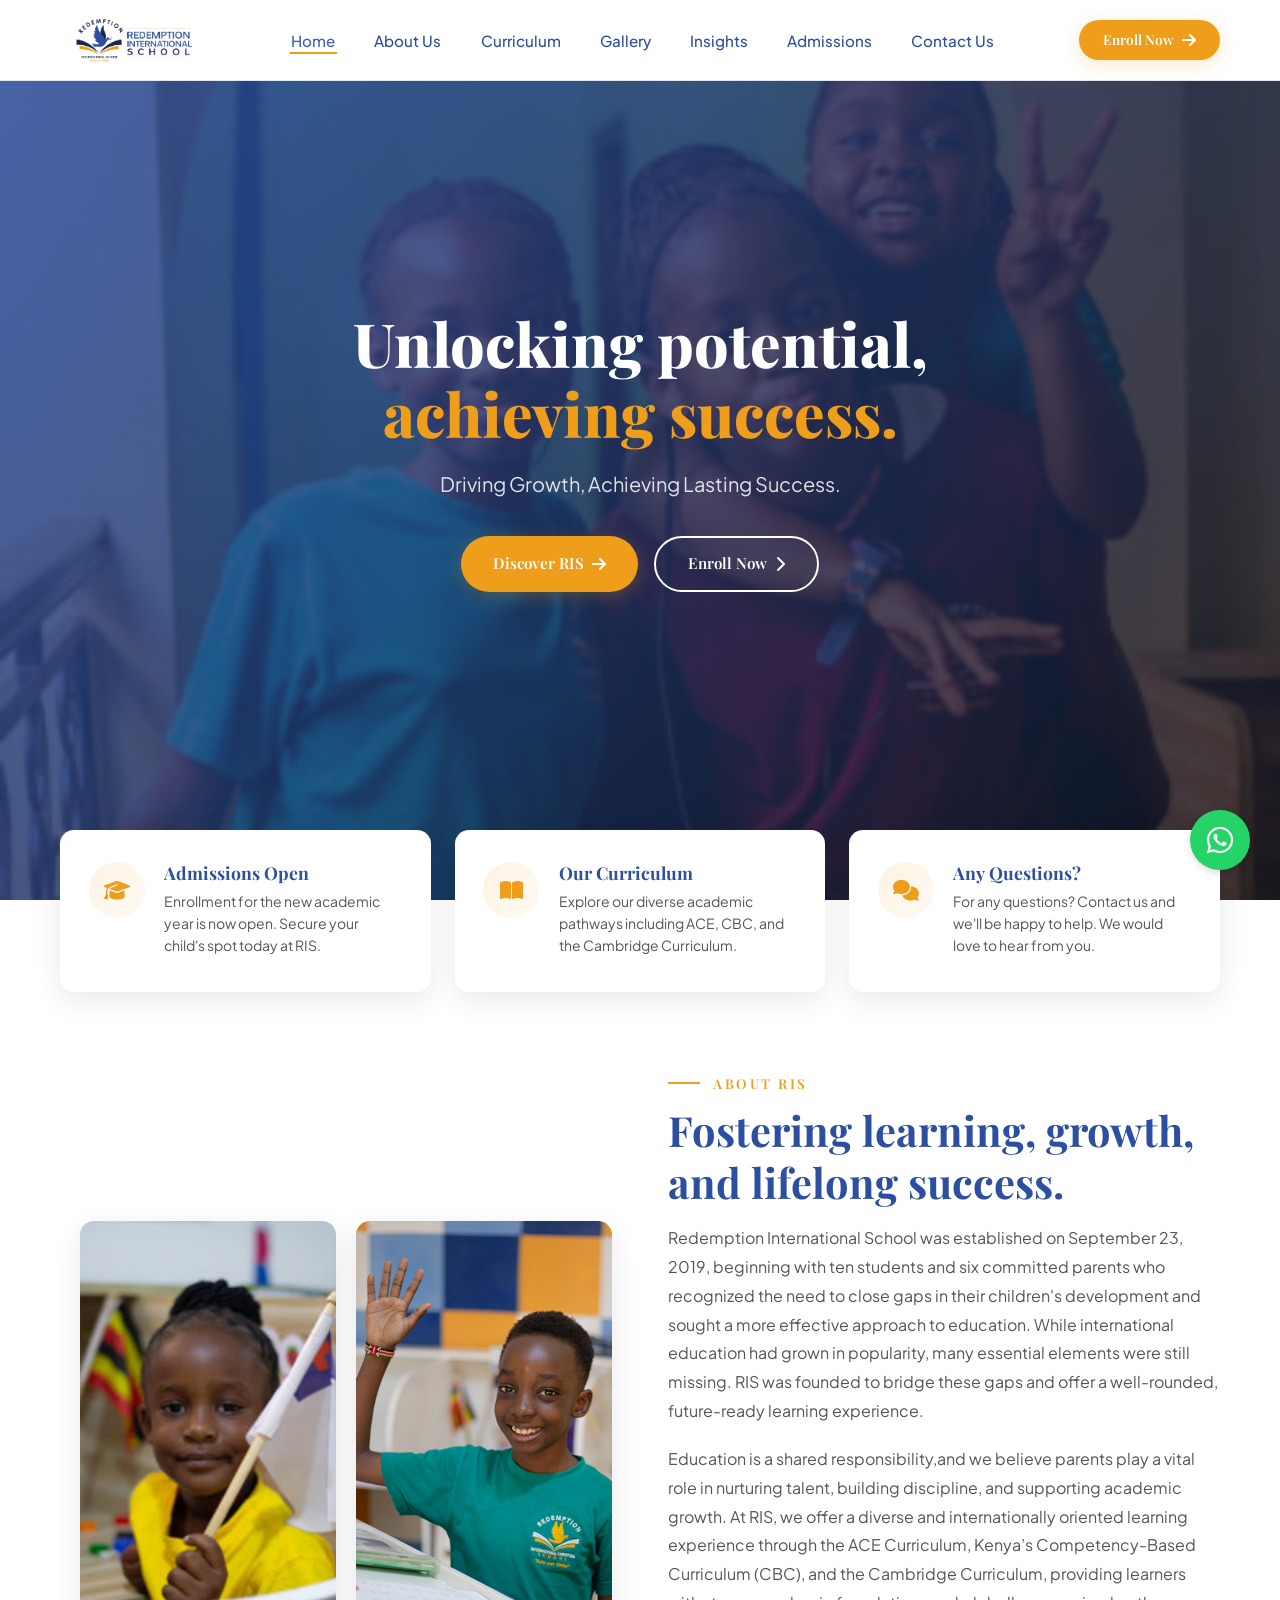
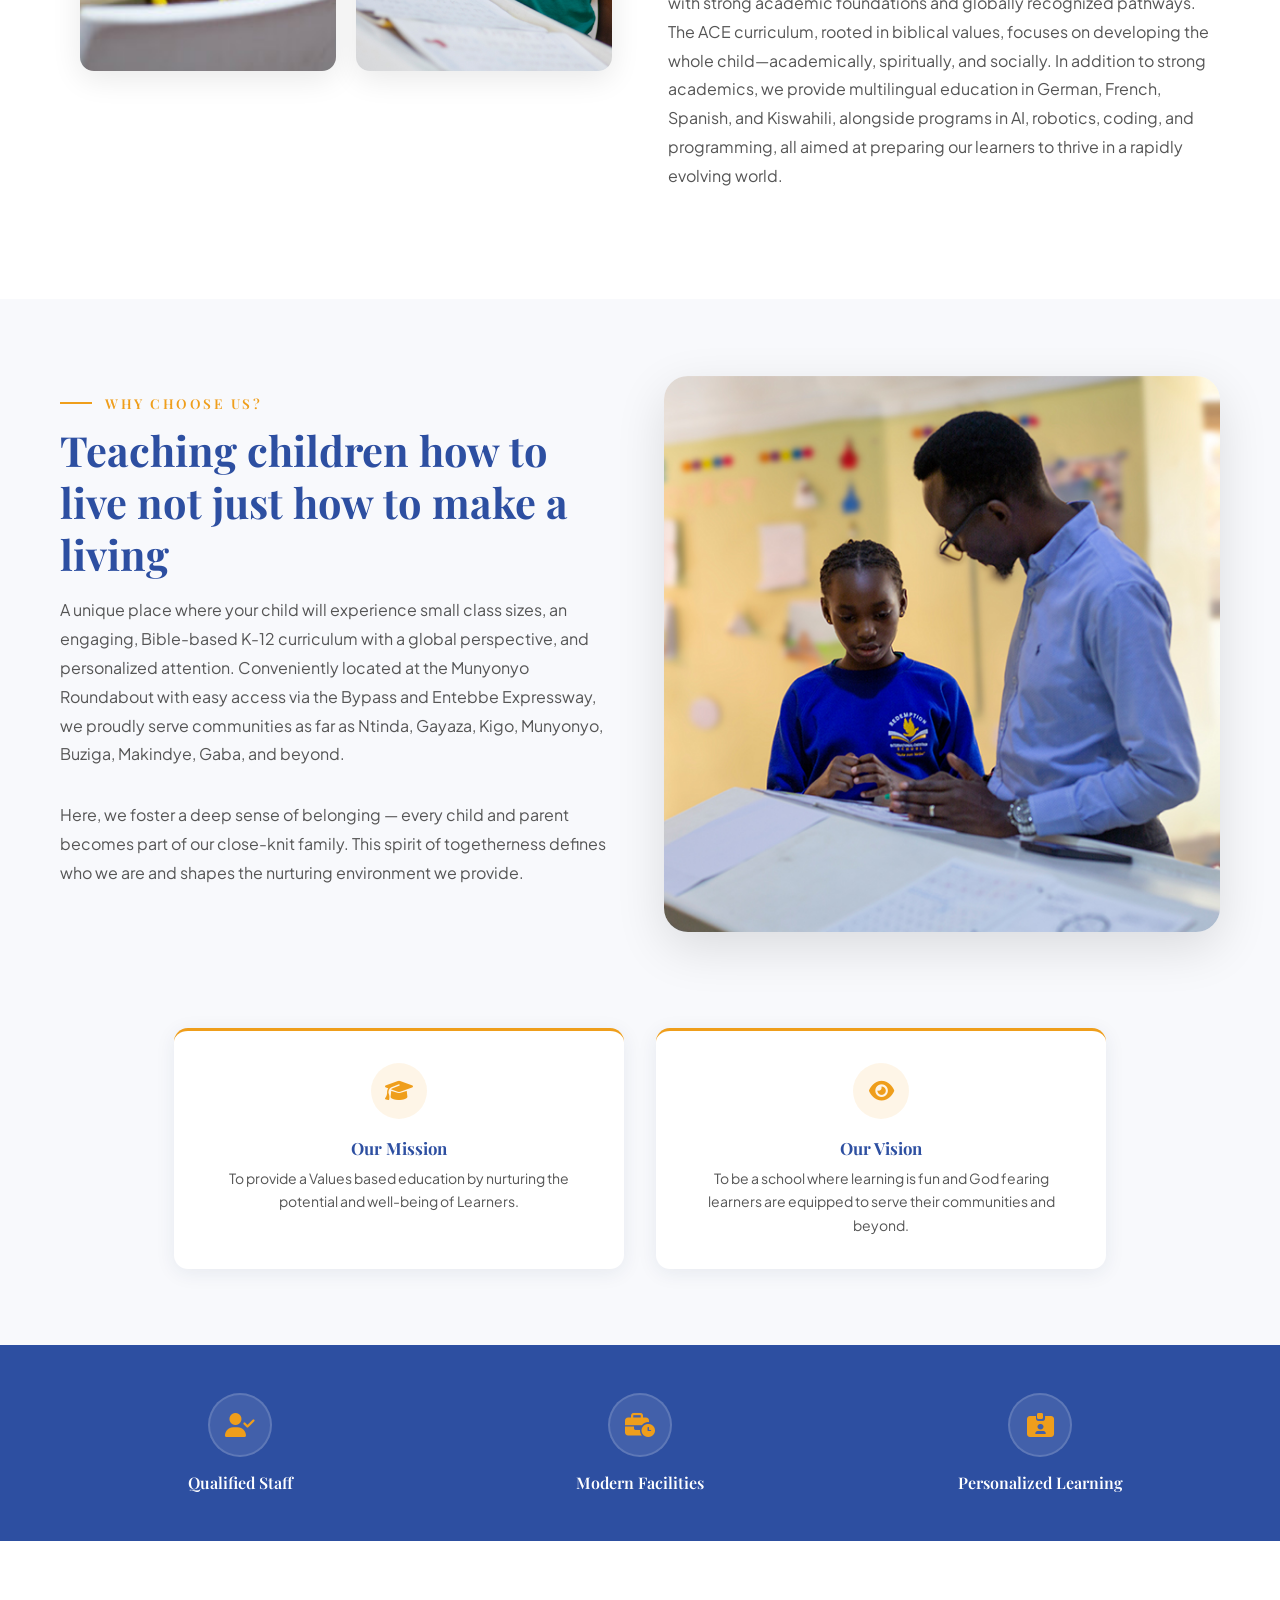
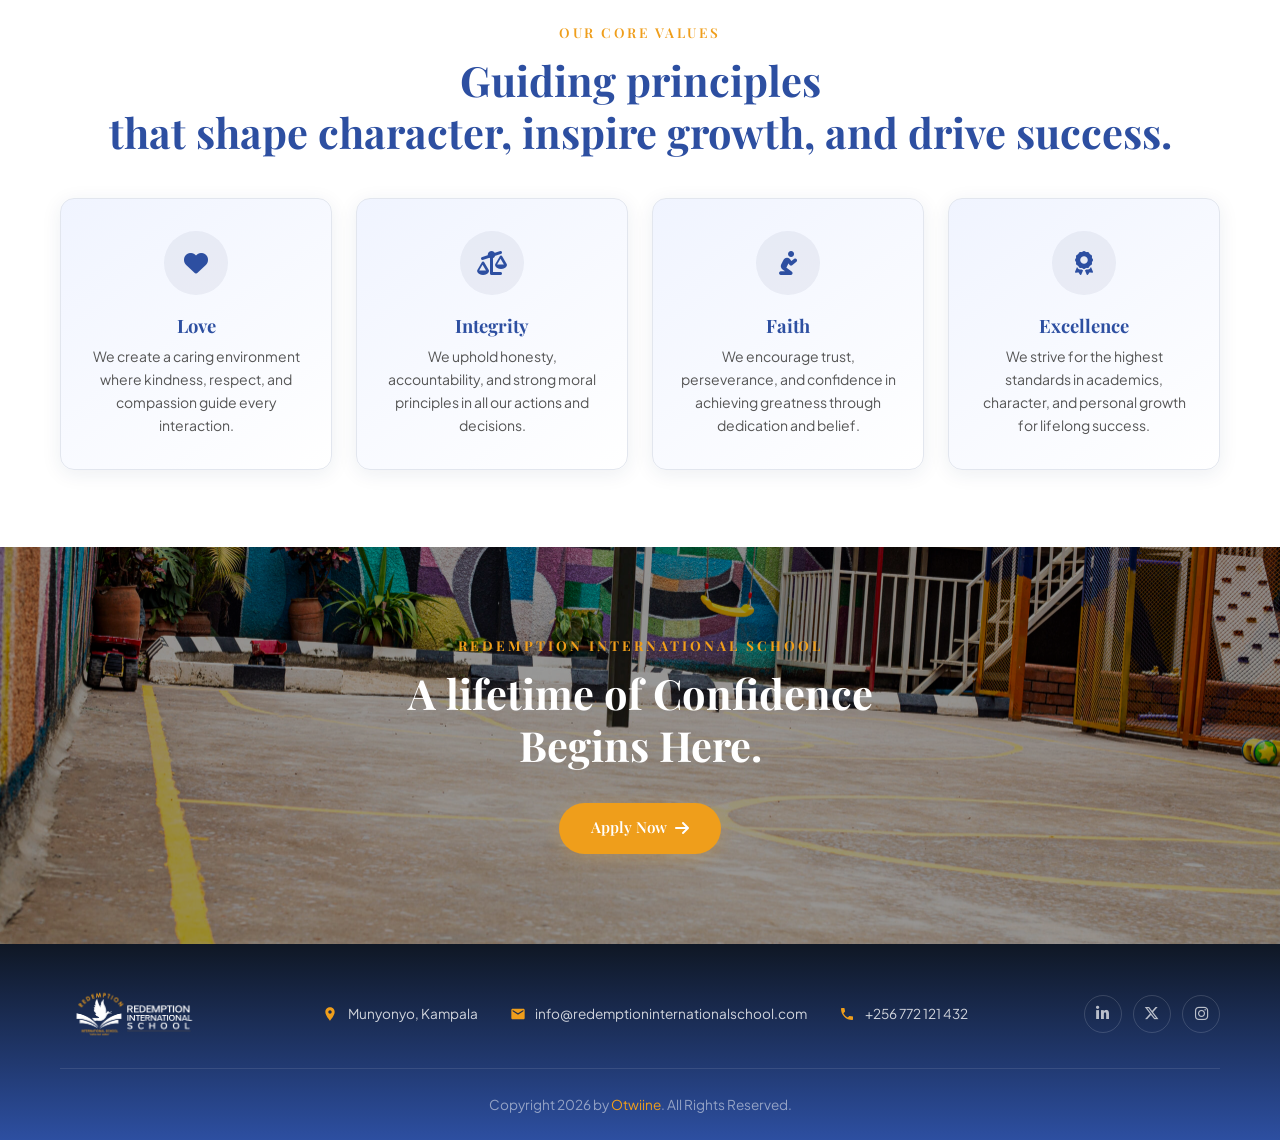
==== commit 4105da91: "refactor: unify footer layout and clean up global styling Standardize footer design across all websi" ====
--- a/index.html
+++ b/index.html
@@ -69,7 +69,7 @@
       <h1>Unlocking potential, <br><span>achieving success.</span></h1>
       <p>Driving Growth, Achieving Lasting Success.</p>
       <div class="hero-buttons">
-        <a href="#about" class="btn btn-primary">Discover RIS <i class="fas fa-arrow-right"></i></a>
+        <a href="curriculum.html" class="btn btn-primary">Discover RIS <i class="fas fa-arrow-right"></i></a>
         <a href="admissions.html" class="btn btn-outline">Enroll Now <i class="fas fa-chevron-right"></i></a>
       </div>
     </div>
@@ -80,7 +80,7 @@
        ============================================ -->
   <section class="quick-info">
     <div class="container stagger-children">
-      <div class="info-box">
+      <a href="admissions.html" class="info-box">
         <div class="icon-circle">
           <i class="fas fa-graduation-cap"></i>
         </div>
@@ -88,18 +88,17 @@
           <h3>Admissions Open</h3>
           <p>Enrollment for the new academic year is now open. Secure your child's spot today at RIS.</p>
         </div>
-      </div>
-      <div class="info-box">
-        <div class="icon-circle">
-          <i class="fas fa-calendar-alt"></i>
+      </a>
+      <a href="curriculum.html" class="info-box">
+        <div class="icon-circle">
+          <i class="fas fa-book-open"></i>
         </div>
         <div>
-          <h3>School Calendar</h3>
-          <p>The school calendar tells you when terms start and finish during the school year including half terms and
-            holidays.</p>
-        </div>
-      </div>
-      <div class="info-box">
+          <h3>Our Curriculum</h3>
+          <p>Explore our diverse academic pathways including ACE, CBC, and the Cambridge Curriculum.</p>
+        </div>
+      </a>
+      <a href="contact.html" class="info-box">
         <div class="icon-circle">
           <i class="fas fa-comments"></i>
         </div>
@@ -107,7 +106,7 @@
           <h3>Any Questions?</h3>
           <p>For any questions? Contact us and we'll be happy to help. We would love to hear from you.</p>
         </div>
-      </div>
+      </a>
     </div>
   </section>
 
@@ -274,13 +273,37 @@
        ============================================ -->
   <footer class="footer" id="footer">
     <div class="container">
-      <!-- Footer Top -->
-      <div class="footer-top">
+      <div class="footer-main">
         <div class="footer-logo">
           <a href="index.html" class="logo">
             <img src="Assets/Images/Logos/ris-logo-1.png" alt="RIS Logo">
           </a>
         </div>
+
+        <div class="footer-contact-row">
+          <div class="footer-contact-item">
+            <svg viewBox="0 0 24 24">
+              <path
+                d="M12 2C8.13 2 5 5.13 5 9c0 5.25 7 13 7 13s7-7.75 7-13c0-3.87-3.13-7-7-7zm0 9.5c-1.38 0-2.5-1.12-2.5-2.5S10.62 6.5 12 6.5s2.5 1.12 2.5 2.5S13.38 11.5 12 11.5z" />
+            </svg>
+            <span>Munyonyo, Kampala</span>
+          </div>
+          <div class="footer-contact-item">
+            <svg viewBox="0 0 24 24">
+              <path
+                d="M20 4H4c-1.1 0-2 .9-2 2v12c0 1.1.9 2 2 2h16c1.1 0 2-.9 2-2V6c0-1.1-.9-2-2-2zm0 4l-8 5-8-5V6l8 5 8-5v2z" />
+            </svg>
+            <a href="mailto:info@redemptioninternationalschool.com">info@redemptioninternationalschool.com</a>
+          </div>
+          <div class="footer-contact-item">
+            <svg viewBox="0 0 24 24">
+              <path
+                d="M6.62 10.79c1.44 2.83 3.76 5.14 6.59 6.59l2.2-2.2c.27-.27.67-.36 1.02-.24 1.12.37 2.33.57 3.57.57.55 0 1 .45 1 1V20c0 .55-.45 1-1 1-9.39 0-17-7.61-17-17 0-.55.45-1 1-1h3.5c.55 0 1 .45 1 1 0 1.25.2 2.45.57 3.57.11.35.03.74-.25 1.02l-2.2 2.2z" />
+            </svg>
+            <a href="tel:+256772121432">+256 772 121 432</a>
+          </div>
+        </div>
+
         <div class="footer-socials">
           <a href="https://www.linkedin.com/company/redemption-international-school/" target="_blank"
             rel="noopener noreferrer" aria-label="LinkedIn"><i class="fab fa-linkedin-in"></i></a>
@@ -291,62 +314,10 @@
         </div>
       </div>
 
-      <!-- Footer Grid -->
-      <div class="footer-grid">
-        <!-- About -->
-        <div class="footer-col">
-          <h3>About Us</h3>
-          <p>Redemption International School (RIS) is a distinguished international school in Uganda offering the ACE
-            curriculum, providing a nurturing environment where joyful learning thrives.</p>
-        </div>
-
-        <!-- Quick Links -->
-        <div class="footer-col">
-          <h3>Quick Links</h3>
-          <ul>
-            <li><a href="index.html#about"><i class="fas fa-chevron-right" style="font-size:0.6rem;"></i> About Us</a>
-            </li>
-            <li><a href="index.html#why-us"><i class="fas fa-chevron-right" style="font-size:0.6rem;"></i> Our
-                Curriculum</a></li>
-            <li><a href="insights.html"><i class="fas fa-chevron-right" style="font-size:0.6rem;"></i> Insights</a></li>
-            <li><a href="contact.html"><i class="fas fa-chevron-right" style="font-size:0.6rem;"></i> Contact Us</a>
-            </li>
-          </ul>
-        </div>
-
-        <!-- Contact -->
-        <div class="footer-col">
-          <h3>Contact Us</h3>
-          <div class="footer-contact-item">
-            <svg viewBox="0 0 24 24">
-              <path
-                d="M12 2C8.13 2 5 5.13 5 9c0 5.25 7 13 7 13s7-7.75 7-13c0-3.87-3.13-7-7-7zm0 9.5c-1.38 0-2.5-1.12-2.5-2.5S10.62 6.5 12 6.5s2.5 1.12 2.5 2.5S13.38 11.5 12 11.5z" />
-            </svg>
-            <span>House 1 Tenywa Road Off Mulungo Road, Munyonyo Kampala.</span>
-          </div>
-          <div class="footer-contact-item">
-            <svg viewBox="0 0 24 24">
-              <path
-                d="M20 4H4c-1.1 0-2 .9-2 2v12c0 1.1.9 2 2 2h16c1.1 0 2-.9 2-2V6c0-1.1-.9-2-2-2zm0 4l-8 5-8-5V6l8 5 8-5v2z" />
-            </svg>
-            <span><a
-                href="mailto:info@redemptioninternationalschool.com">info@redemptioninternationalschool.com</a></span>
-          </div>
-          <div class="footer-contact-item">
-            <svg viewBox="0 0 24 24">
-              <path
-                d="M6.62 10.79c1.44 2.83 3.76 5.14 6.59 6.59l2.2-2.2c.27-.27.67-.36 1.02-.24 1.12.37 2.33.57 3.57.57.55 0 1 .45 1 1V20c0 .55-.45 1-1 1-9.39 0-17-7.61-17-17 0-.55.45-1 1-1h3.5c.55 0 1 .45 1 1 0 1.25.2 2.45.57 3.57.11.35.03.74-.25 1.02l-2.2 2.2z" />
-            </svg>
-            <span><a href="tel:+256772121432">+256 772 121 432</a><br><a href="tel:+256772120071">+256 772 120
-                071</a></span>
-          </div>
-        </div>
-      </div>
-
-      <!-- Footer Bottom -->
+      <hr class="footer-divider">
+
       <div class="footer-bottom">
-        <p>Copyright <span id="footerYear"></span> by <a href="https://github.com/Otwiine" target="_blank">Otwiine</a>.
-          All Rights Reserved.</p>
+        <p>Copyright 2026 by <a href="https://github.com/Otwiine" target="_blank">Otwiine</a>. All Rights Reserved.</p>
       </div>
     </div>
   </footer>
--- a/style.css
+++ b/style.css
@@ -541,27 +541,6 @@
   transform: scale(1.05);
 }
 
-.gallery-item .overlay {
-  position: absolute;
-  inset: 0;
-  background: linear-gradient(to top, rgba(26, 46, 90, 0.8), transparent);
-  opacity: 0;
-  transition: opacity var(--transition);
-  display: flex;
-  align-items: flex-end;
-  padding: 1.5rem;
-}
-
-.gallery-item:hover .overlay {
-  opacity: 1;
-}
-
-.gallery-item .overlay span {
-  color: var(--clr-white);
-  font-weight: 600;
-  font-size: 1.1rem;
-}
-
 @media (max-width: 768px) {
   .gallery-grid {
     grid-template-columns: repeat(auto-fill, minmax(250px, 1fr));
@@ -838,6 +817,9 @@
   gap: 1.2rem;
   transition: all var(--transition);
   border-bottom: 3px solid transparent;
+  text-decoration: none;
+  color: inherit;
+  cursor: pointer;
 }
 
 .info-box:hover {
@@ -1150,41 +1132,43 @@
 
 
 /* ============================================
-   CTA BANNER (Lifetime of Confidence)
+   CTA BANNER (Full-width Section on Index)
    ============================================ */
-.cta-banner {
+section.cta-banner {
   position: relative;
   padding: clamp(3.5rem, 7vw, 6rem) 1.25rem;
   background: var(--clr-dark);
   overflow: hidden;
-}
-
-.cta-banner-bg {
+  border-radius: 0;
+  margin-bottom: 0;
+}
+
+section.cta-banner .cta-banner-bg {
   position: absolute;
   inset: 0;
   z-index: 0;
 }
 
-.cta-banner-bg img {
+section.cta-banner .cta-banner-bg img {
   width: 100%;
   height: 100%;
   object-fit: cover;
 }
 
-.cta-banner-overlay {
+section.cta-banner .cta-banner-overlay {
   position: absolute;
   inset: 0;
   background: rgba(0, 0, 0, 0.4);
   z-index: 1;
 }
 
-.cta-banner .container {
+section.cta-banner .container {
   position: relative;
   z-index: 2;
   text-align: center;
 }
 
-.cta-banner h5 {
+section.cta-banner h5 {
   font-size: var(--fs-h5);
   color: var(--clr-accent);
   text-transform: uppercase;
@@ -1192,7 +1176,7 @@
   margin-bottom: 0.8rem;
 }
 
-.cta-banner h2 {
+section.cta-banner h2 {
   font-size: var(--fs-h2);
   color: var(--clr-white);
   margin-bottom: 2rem;
@@ -1538,28 +1522,45 @@
 .footer {
   background: var(--grad-dark);
   color: rgba(255, 255, 255, 0.7);
-  padding: 2.5rem 1.25rem 0;
-}
-
-.footer .logo-text {
-  color: var(--clr-white);
-}
-
-.footer .logo-text span {
-  color: rgba(255, 255, 255, 0.7);
-}
-
-.footer-top {
+  padding: 2.5rem 1.25rem 1.5rem;
+}
+
+.footer-main {
   display: flex;
   justify-content: space-between;
   align-items: center;
-  padding-bottom: 1.2rem;
-  border-bottom: 1px solid rgba(255, 255, 255, 0.08);
-  margin-bottom: 1.5rem;
-}
-
-.footer-logo .logo-text {
-  font-size: 1.3rem;
+  gap: 2rem;
+  padding-bottom: 1.5rem;
+}
+
+.footer-logo img {
+  max-height: 60px;
+}
+
+.footer-contact-row {
+  display: flex;
+  gap: 2rem;
+  flex: 1;
+  justify-content: center;
+}
+
+.footer-contact-item {
+  display: flex;
+  align-items: center;
+  gap: 0.6rem;
+}
+
+.footer-contact-item svg {
+  width: 16px;
+  height: 16px;
+  fill: var(--clr-accent);
+}
+
+.footer-contact-item span,
+.footer-contact-item a {
+  font-size: 0.85rem;
+  color: rgba(255, 255, 255, 0.8);
+  white-space: nowrap;
 }
 
 .footer-socials {
@@ -1568,15 +1569,15 @@
 }
 
 .footer-socials a {
-  width: 40px;
-  height: 40px;
+  width: 38px;
+  height: 38px;
   border-radius: 50%;
   border: 1px solid rgba(255, 255, 255, 0.15);
   display: flex;
   align-items: center;
   justify-content: center;
   color: rgba(255, 255, 255, 0.7);
-  font-size: 1rem;
+  font-size: 0.95rem;
   transition: all var(--transition);
 }
 
@@ -1586,81 +1587,43 @@
   color: var(--clr-white);
 }
 
-.footer-grid {
-  display: grid;
-  grid-template-columns: 1.5fr 1fr 1.5fr;
-  gap: 2.5rem;
-  padding: 1.5rem 0;
-}
-
-.footer-col h3 {
-  font-size: 1.05rem;
-  color: var(--clr-white);
-  margin-bottom: 1.2rem;
-  font-weight: 600;
-}
-
-.footer-col p {
-  font-size: var(--fs-small);
-  line-height: 1.8;
-}
-
-.footer-col ul li {
-  margin-bottom: 0.6rem;
-}
-
-.footer-col ul li a {
-  font-size: var(--fs-small);
-  color: rgba(255, 255, 255, 0.65);
-  transition: all var(--transition);
-  display: inline-flex;
-  align-items: center;
-  gap: 0.3rem;
-}
-
-.footer-col ul li a:hover {
-  color: var(--clr-accent);
-  padding-left: 4px;
-}
-
-.footer-contact-item {
-  display: flex;
-  align-items: flex-start;
-  gap: 0.75rem;
-  margin-bottom: 1rem;
-}
-
-.footer-contact-item svg {
-  width: 16px;
-  height: 16px;
-  min-width: 16px;
-  fill: var(--clr-accent);
-  margin-top: 3px;
-}
-
-.footer-contact-item span {
-  font-size: var(--fs-small);
-  line-height: 1.6;
-}
-
-.footer-contact-item a {
-  color: rgba(255, 255, 255, 0.7);
-}
-
-.footer-contact-item a:hover {
-  color: var(--clr-accent);
+.footer-divider {
+  border: 0;
+  border-top: 1px solid rgba(255, 255, 255, 0.1);
+  margin: 0;
 }
 
 .footer-bottom {
-  border-top: 1px solid rgba(255, 255, 255, 0.1);
-  padding: 1.5rem 0;
+  padding-top: 1.5rem;
   text-align: center;
-  font-size: var(--fs-small);
-  color: rgba(255, 255, 255, 0.45);
+}
+
+.footer-bottom p {
+  font-size: 0.85rem;
+  color: rgba(255, 255, 255, 0.5);
 }
 
 .footer-bottom a {
   color: var(--clr-accent);
+  transition: color var(--transition);
+}
+
+.footer-bottom a:hover {
+  color: var(--clr-white);
+  text-decoration: underline;
+}
+
+@media (max-width: 1024px) {
+  .footer-main {
+    flex-direction: column;
+    text-align: center;
+    gap: 1.5rem;
+  }
+  
+  .footer-contact-row {
+    flex-direction: column;
+    gap: 1rem;
+  }
 }
 
 
@@ -2079,7 +2042,7 @@
   line-height: 1.6;
 }
 
-.cta-banner {
+div.cta-banner {
   background: var(--clr-primary);
   color: var(--clr-white);
   border-radius: var(--radius-lg);
@@ -2091,13 +2054,13 @@
   margin-bottom: 2rem;
 }
 
-.cta-banner h2 {
+div.cta-banner h2 {
   font-size: 2.25rem;
   margin-bottom: 1rem;
   color: var(--clr-white);
 }
 
-.cta-banner p {
+div.cta-banner p {
   font-size: 1.1rem;
   margin-bottom: 2rem;
   opacity: 0.9;
@@ -2106,17 +2069,17 @@
   margin-right: auto;
 }
 
-.cta-banner .btn {
+div.cta-banner .btn {
   margin: 0 0.5rem;
 }
 
-.cta-banner .btn-secondary {
+div.cta-banner .btn-secondary {
   background: transparent;
   border: 2px solid var(--clr-white);
   color: var(--clr-white);
 }
 
-.cta-banner .btn-secondary:hover {
+div.cta-banner .btn-secondary:hover {
   background: var(--clr-white);
   color: var(--clr-primary);
 }
@@ -2142,15 +2105,15 @@
     gap: 2rem;
   }
 
-  .cta-banner {
+  div.cta-banner {
     padding: 3rem 1.5rem;
   }
 
-  .cta-banner h2 {
+  div.cta-banner h2 {
     font-size: 1.75rem;
   }
 
-  .cta-banner .btn {
+  div.cta-banner .btn {
     display: block;
     margin: 1rem auto;
     width: 80%;
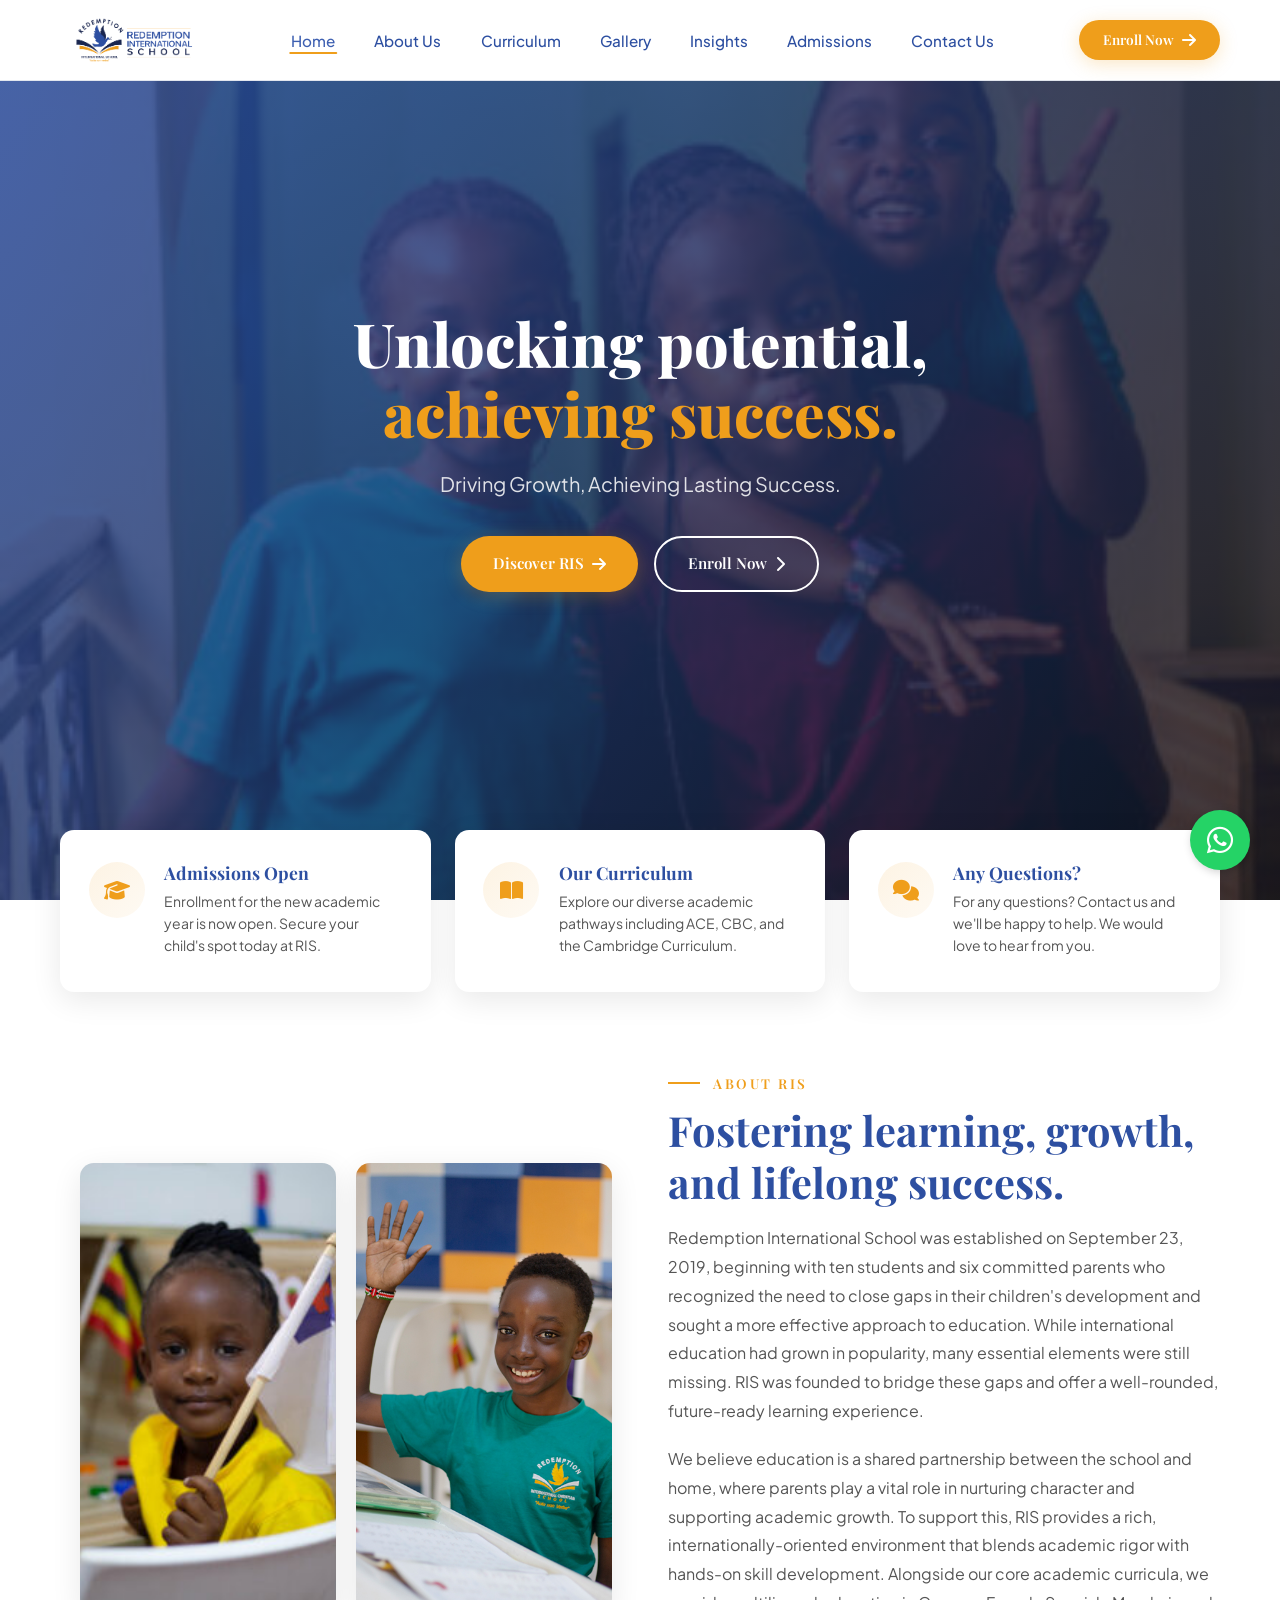
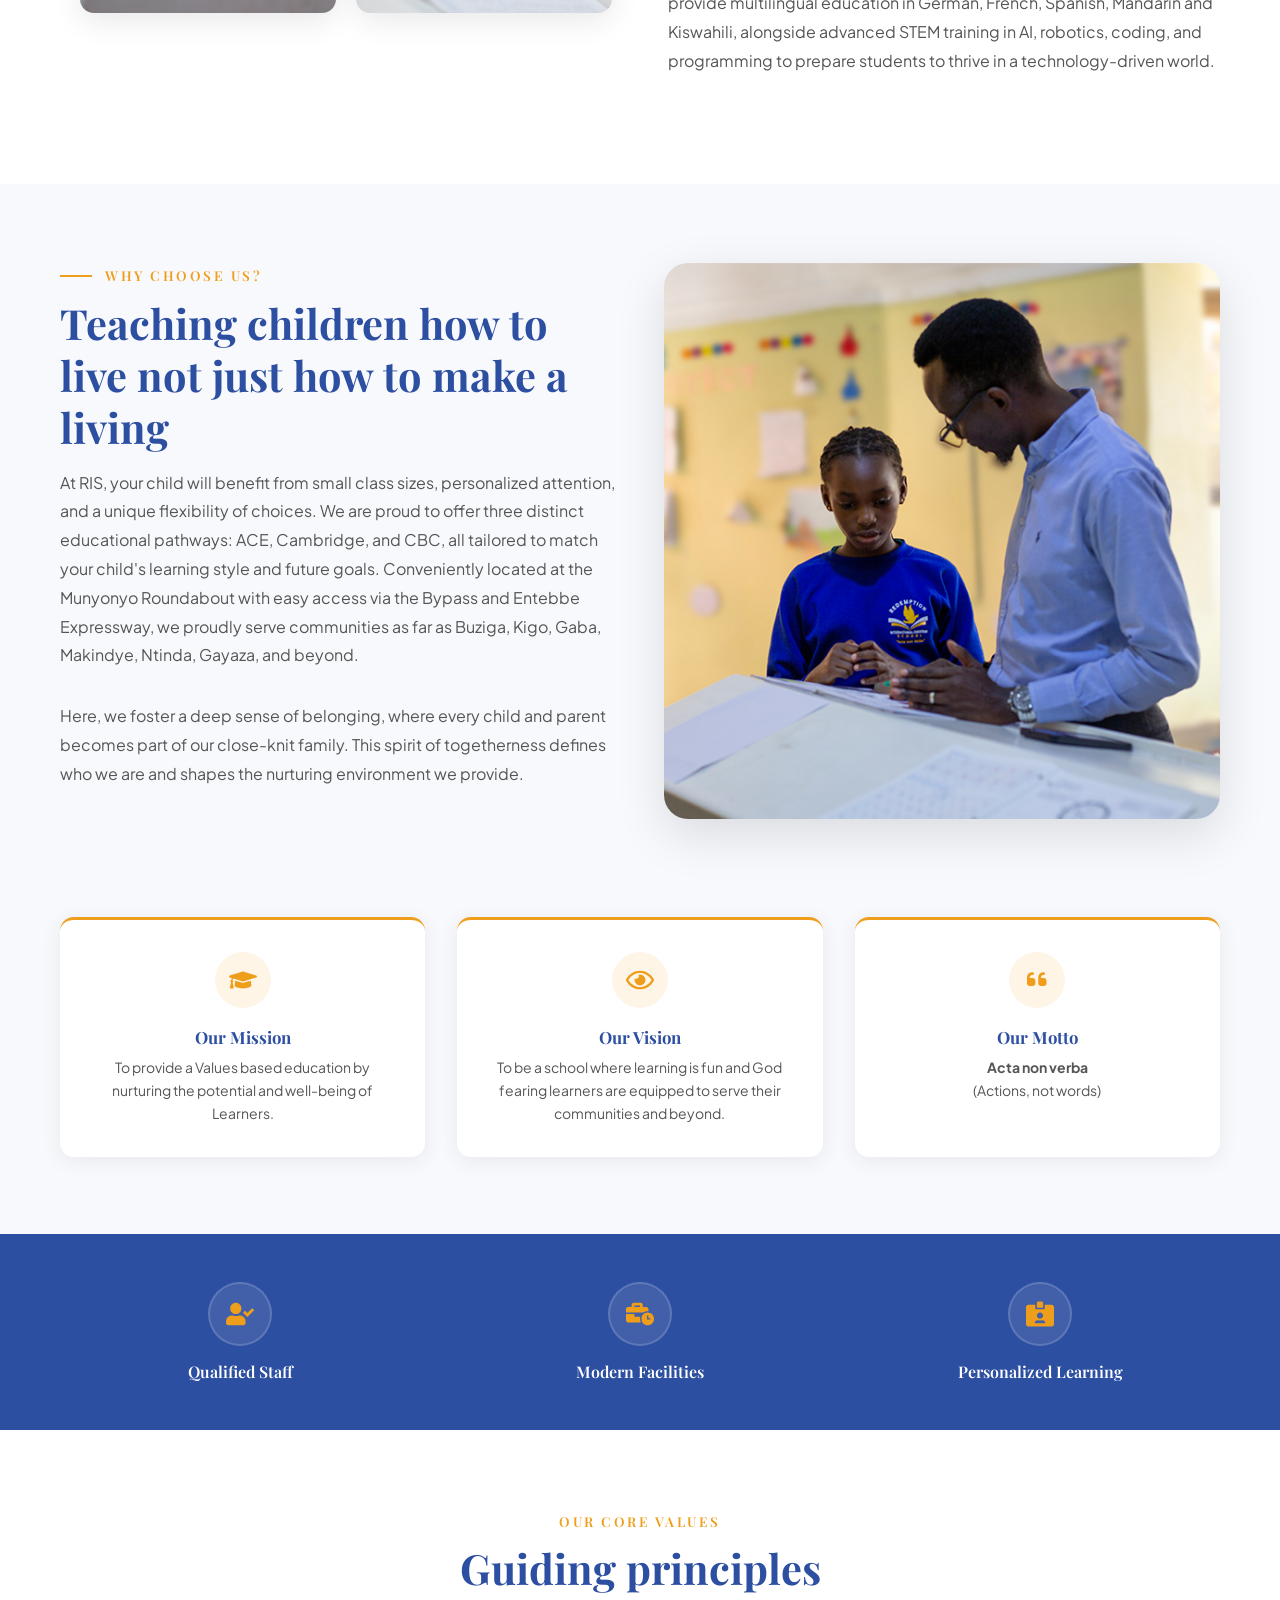
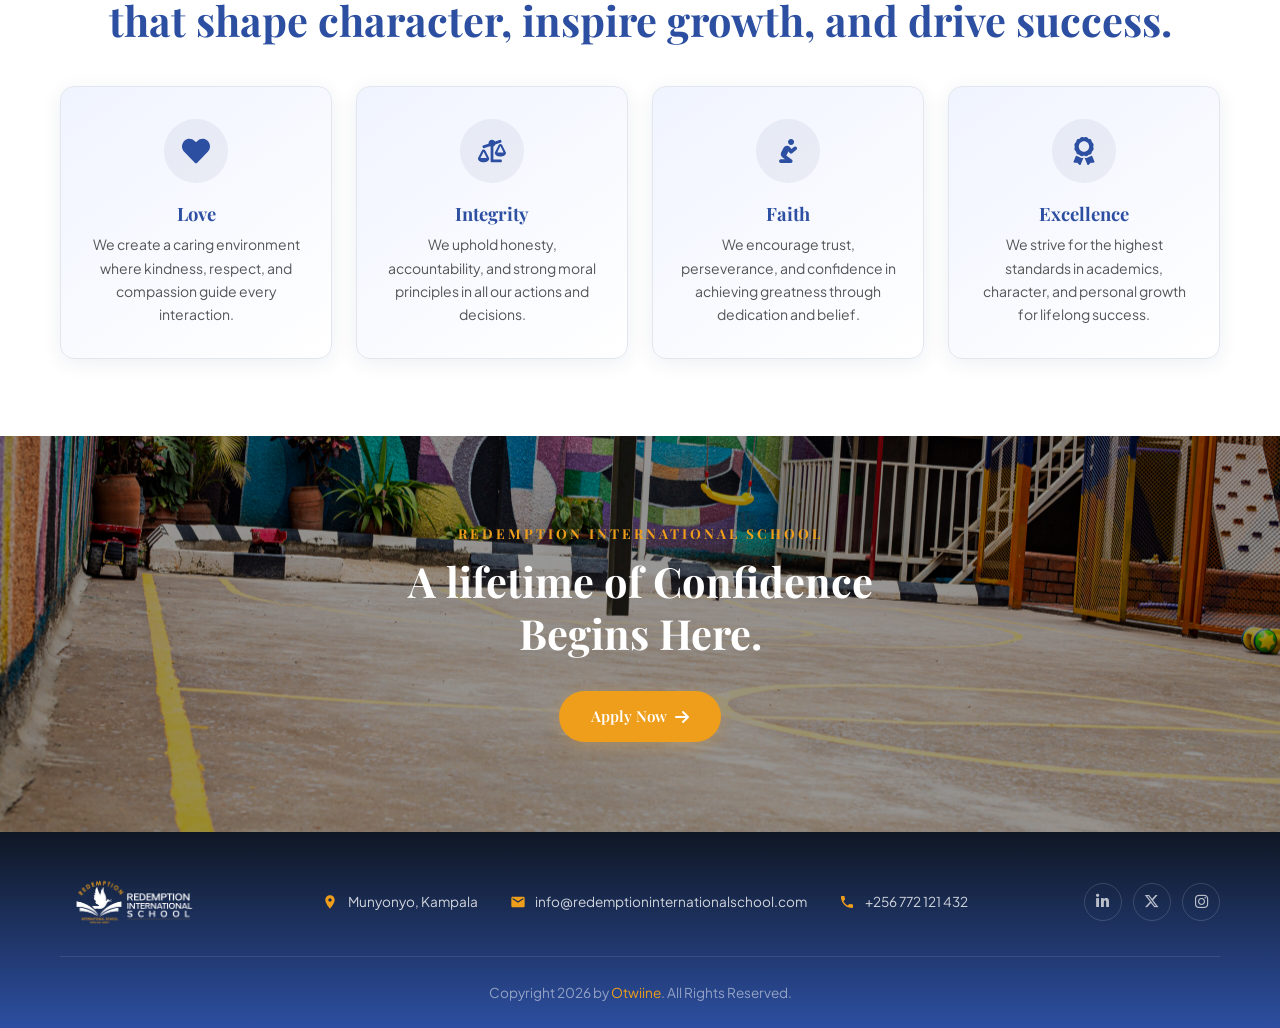
==== commit ac9dfc92: "feat: update curriculum and language pages with new assets, layout improvements, and Migz Langz part" ====
--- a/index.html
+++ b/index.html
@@ -132,15 +132,13 @@
           and sought a more effective approach to education. While international education had grown in popularity, many
           essential elements were still missing. RIS was founded to bridge these gaps and offer a well-rounded,
           future-ready learning experience.</p>
-        <p class="section-text">Education is a shared responsibility,and we believe parents play a vital role in
-          nurturing talent, building discipline, and supporting academic growth.
-          At RIS, we offer a diverse and internationally oriented learning experience through the ACE Curriculum,
-          Kenya’s Competency-Based Curriculum (CBC), and the Cambridge Curriculum, providing learners with strong
-          academic foundations and globally recognized pathways.
-          The ACE curriculum, rooted in biblical values, focuses on developing the whole child—academically,
-          spiritually, and socially. In addition to strong academics, we provide multilingual education in German,
-          French, Spanish, and Kiswahili, alongside programs in AI, robotics, coding, and programming, all aimed at
-          preparing our learners to thrive in a rapidly evolving world.</p>
+        <p class="section-text">We believe education is a shared partnership between the school and home, where
+          parents play a vital role in nurturing character and supporting academic growth. To support this, RIS provides
+          a rich, internationally-oriented environment that blends academic rigor with hands-on skill development.
+          Alongside our core academic curricula, we provide multilingual education in German, French, Spanish, Mandarin
+          and
+          Kiswahili, alongside advanced STEM training in AI, robotics, coding, and programming to prepare students
+          to thrive in a technology-driven world.</p>
       </div>
     </div>
   </section>
@@ -154,11 +152,13 @@
         <div class="why-us-content reveal-left">
           <span class="subtitle">Why choose us?</span>
           <h2 class="section-heading">Teaching children how to live not just how to make a living</h2>
-          <p class="section-text">A unique place where your child will experience small class sizes, an engaging,
-            Bible-based K-12 curriculum with a global perspective, and personalized attention. Conveniently located at
-            the Munyonyo Roundabout with easy access via the Bypass and Entebbe Expressway, we proudly serve communities
-            as far as Ntinda, Gayaza, Kigo, Munyonyo, Buziga, Makindye, Gaba, and beyond.</p>
-          <p class="section-text" style="margin-bottom: 2rem;">Here, we foster a deep sense of belonging — every child
+          <p class="section-text">At RIS, your child will benefit from small class sizes, personalized attention, and
+            a unique flexibility of choices. We are proud to offer three distinct educational pathways: ACE, Cambridge,
+            and CBC, all tailored to match your child's learning style and future goals. Conveniently located at the
+            Munyonyo Roundabout with easy access via the Bypass and Entebbe Expressway, we proudly serve communities
+            as far as Buziga, Kigo, Gaba, Makindye, Ntinda, Gayaza, and beyond.</p>
+          <p class="section-text" style="margin-bottom: 2rem;">Here, we foster a deep sense of belonging, where every
+            child
             and parent becomes part of our close-knit family. This spirit of togetherness defines who we are and shapes
             the nurturing environment we provide.</p>
         </div>
@@ -170,19 +170,36 @@
       <div class="mission-vision reveal">
         <div class="mv-card">
           <div class="icon-circle">
-            <i class="fas fa-graduation-cap"></i>
+            <svg aria-hidden="true" class="e-font-icon-svg e-fas-graduation-cap" viewBox="0 0 640 512"
+              xmlns="http://www.w3.org/2000/svg" style="width: 28px; height: 28px; fill: currentColor;">
+              <path
+                d="M622.34 153.2L343.4 67.5c-15.2-4.67-31.6-4.67-46.79 0L17.66 153.2c-23.54 7.23-23.54 38.36 0 45.59l48.63 14.94c-10.67 13.19-17.23 29.28-17.88 46.9C38.78 266.15 32 276.11 32 288c0 10.78 5.68 19.85 13.86 25.65L20.33 428.53C18.11 438.52 25.71 448 35.94 448h56.11c10.24 0 17.84-9.48 15.62-19.47L82.14 313.65C90.32 307.85 96 298.78 96 288c0-11.57-6.47-21.25-15.66-26.87.76-15.02 8.44-28.3 20.69-36.72L296.6 284.5c9.06 2.78 26.44 6.25 46.79 0l278.95-85.7c23.55-7.24 23.55-38.36 0-45.6zM352.79 315.09c-28.53 8.76-52.84 3.92-65.59 0l-145.02-44.55L128 384c0 35.35 85.96 64 192 64s192-28.65 192-64l-14.18-113.47-145.03 44.56z">
+              </path>
+            </svg>
           </div>
           <h3>Our Mission</h3>
           <p>To provide a Values based education by nurturing the potential and well-being of Learners.</p>
         </div>
         <div class="mv-card">
           <div class="icon-circle">
-            <i class="fas fa-eye"></i>
+            <svg aria-hidden="true" class="e-font-icon-svg e-far-eye" viewBox="0 0 576 512"
+              xmlns="http://www.w3.org/2000/svg" style="width: 28px; height: 28px; fill: currentColor;">
+              <path
+                d="M288 144a110.94 110.94 0 0 0-31.24 5 55.4 55.4 0 0 1 7.24 27 56 56 0 0 1-56 56 55.4 55.4 0 0 1-27-7.24A111.71 111.71 0 1 0 288 144zm284.52 97.4C518.29 135.59 410.93 64 288 64S57.68 135.64 3.48 241.41a32.35 32.35 0 0 0 0 29.19C57.71 376.41 165.07 448 288 448s230.32-71.64 284.52-177.41a32.35 32.35 0 0 0 0-29.19zM288 400c-98.65 0-189.09-55-237.93-144C98.91 167 189.34 112 288 112s189.09 55 237.93 144C477.1 345 386.66 400 288 400z">
+              </path>
+            </svg>
           </div>
           <h3>Our Vision</h3>
           <p>To be a school where learning is fun and God fearing learners are equipped to serve their communities and
             beyond.</p>
         </div>
+        <div class="mv-card">
+          <div class="icon-circle">
+            <i class="fas fa-quote-left" style="font-size: 1.4rem;"></i>
+          </div>
+          <h3>Our Motto</h3>
+          <p><strong>Acta non verba</strong><br>(Actions, not words)</p>
+        </div>
       </div>
     </div>
   </section>
@@ -194,19 +211,34 @@
     <div class="container stagger-children">
       <div class="feature-item">
         <div class="icon-circle">
-          <i class="fas fa-user-check"></i>
+          <svg aria-hidden="true" class="e-font-icon-svg e-fas-user-check" viewBox="0 0 640 512"
+            xmlns="http://www.w3.org/2000/svg" style="width: 28px; height: 28px; fill: currentColor;">
+            <path
+              d="M224 256c70.7 0 128-57.3 128-128S294.7 0 224 0 96 57.3 96 128s57.3 128 128 128zm89.6 32h-16.7c-22.2 10.2-46.9 16-72.9 16s-50.6-5.8-72.9-16h-16.7C60.2 288 0 348.2 0 422.4V464c0 26.5 21.5 48 48 48h352c26.5 0 48-21.5 48-48v-41.6c0-74.2-60.2-134.4-134.4-134.4zm323-128.4l-27.8-28.1c-4.6-4.7-12.1-4.7-16.8-.1l-104.8 104-45.5-45.8c-4.6-4.7-12.1-4.7-16.8-.1l-28.1 27.9c-4.7 4.6-4.7 12.1-.1 16.8l81.7 82.3c4.6 4.7 12.1 4.7 16.8.1l141.3-140.2c4.6-4.7 4.7-12.2.1-16.8z">
+            </path>
+          </svg>
         </div>
         <h3>Qualified Staff</h3>
       </div>
       <div class="feature-item">
         <div class="icon-circle">
-          <i class="fas fa-business-time"></i>
+          <svg aria-hidden="true" class="e-font-icon-svg e-fas-business-time" viewBox="0 0 640 512"
+            xmlns="http://www.w3.org/2000/svg" style="width: 28px; height: 28px; fill: currentColor;">
+            <path
+              d="M496 224c-79.59 0-144 64.41-144 144s64.41 144 144 144 144-64.41 144-144-64.41-144-144-144zm64 150.29c0 5.34-4.37 9.71-9.71 9.71h-60.57c-5.34 0-9.71-4.37-9.71-9.71v-76.57c0-5.34 4.37-9.71 9.71-9.71h12.57c5.34 0 9.71 4.37 9.71 9.71V352h38.29c5.34 0 9.71 4.37 9.71 9.71v12.58zM496 192c5.4 0 10.72.33 16 .81V144c0-25.6-22.4-48-48-48h-80V48c0-25.6-22.4-48-48-48H176c-25.6 0-48 22.4-48 48v48H48c-25.6 0-48 22.4-48 48v80h395.12c28.6-20.09 63.35-32 100.88-32zM320 96H192V64h128v32zm6.82 224H208c-8.84 0-16-7.16-16-16v-48H0v144c0 25.6 22.4 48 48 48h291.43C327.1 423.96 320 396.82 320 368c0-16.66 2.48-32.72 6.82-48z">
+            </path>
+          </svg>
         </div>
         <h3>Modern Facilities</h3>
       </div>
       <div class="feature-item">
         <div class="icon-circle">
-          <i class="fas fa-id-card-alt"></i>
+          <svg aria-hidden="true" class="e-font-icon-svg e-fas-id-card-alt" viewBox="0 0 576 512"
+            xmlns="http://www.w3.org/2000/svg" style="width: 28px; height: 28px; fill: currentColor;">
+            <path
+              d="M528 64H384v96H192V64H48C21.5 64 0 85.5 0 112v352c0 26.5 21.5 48 48 48h480c26.5 0 48-21.5 48-48V112c0-26.5-21.5-48-48-48zM288 224c35.3 0 64 28.7 64 64s-28.7 64-64 64-64-28.7-64-64 28.7-64 64-64zm93.3 224H194.7c-10.4 0-18.8-10-15.6-19.8 8.3-25.6 32.4-44.2 60.9-44.2h8.2c12.3 5.1 25.7 8 39.8 8s27.6-2.9 39.8-8h8.2c28.4 0 52.5 18.5 60.9 44.2 3.2 9.8-5.2 19.8-15.6 19.8zM352 32c0-17.7-14.3-32-32-32h-64c-17.7 0-32 14.3-32 32v96h128V32z">
+            </path>
+          </svg>
         </div>
         <h3>Personalized Learning</h3>
       </div>
@@ -223,14 +255,24 @@
       <div class="values-grid stagger-children">
         <div class="value-card">
           <div class="icon-circle">
-            <i class="fas fa-heart"></i>
+            <svg aria-hidden="true" class="e-font-icon-svg e-fas-heart" viewBox="0 0 512 512"
+              xmlns="http://www.w3.org/2000/svg" style="width: 28px; height: 28px; fill: currentColor;">
+              <path
+                d="M462.3 62.6C407.5 15.9 326 24.3 275.7 76.2L256 96.5l-19.7-20.3C186.1 24.3 104.5 15.9 49.7 62.6c-62.8 53.6-66.1 149.8-9.9 207.9l193.5 199.8c12.5 12.9 32.8 12.9 45.3 0l193.5-199.8c56.3-58.1 53-154.3-9.8-207.9z">
+              </path>
+            </svg>
           </div>
           <h3>Love</h3>
           <p>We create a caring environment where kindness, respect, and compassion guide every interaction.</p>
         </div>
         <div class="value-card">
           <div class="icon-circle">
-            <i class="fas fa-balance-scale-left"></i>
+            <svg aria-hidden="true" class="e-font-icon-svg e-fas-balance-scale-left" viewBox="0 0 640 512"
+              xmlns="http://www.w3.org/2000/svg" style="width: 28px; height: 28px; fill: currentColor;">
+              <path
+                d="M528 448H352V153.25c20.42-8.94 36.1-26.22 43.38-47.47l132-44.26c8.38-2.81 12.89-11.88 10.08-20.26l-10.17-30.34C524.48 2.54 515.41-1.97 507.03.84L389.11 40.37C375.3 16.36 349.69 0 320 0c-44.18 0-80 35.82-80 80 0 3.43.59 6.71 1.01 10.03l-128.39 43.05c-8.38 2.81-12.89 11.88-10.08 20.26l10.17 30.34c2.81 8.38 11.88 12.89 20.26 10.08l142.05-47.63c4.07 2.77 8.43 5.12 12.99 7.12V496c0 8.84 7.16 16 16 16h224c8.84 0 16-7.16 16-16v-32c-.01-8.84-7.17-16-16.01-16zm111.98-144c0-16.18 1.34-8.73-85.05-181.51-17.65-35.29-68.19-35.36-85.87 0-87.12 174.26-85.04 165.84-85.04 181.51H384c0 44.18 57.31 80 128 80s128-35.82 128-80h-.02zM440 288l72-144 72 144H440zm-269.07-37.51c-17.65-35.29-68.19-35.36-85.87 0C-2.06 424.75.02 416.33.02 432H0c0 44.18 57.31 80 128 80s128-35.82 128-80h-.02c0-16.18 1.34-8.73-85.05-181.51zM56 416l72-144 72 144H56z">
+              </path>
+            </svg>
           </div>
           <h3>Integrity</h3>
           <p>We uphold honesty, accountability, and strong moral principles in all our actions and decisions.</p>
@@ -244,7 +286,12 @@
         </div>
         <div class="value-card">
           <div class="icon-circle">
-            <i class="fas fa-award"></i>
+            <svg aria-hidden="true" class="e-font-icon-svg e-fas-award" viewBox="0 0 384 512"
+              xmlns="http://www.w3.org/2000/svg" style="width: 28px; height: 28px; fill: currentColor;">
+              <path
+                d="M97.12 362.63c-8.69-8.69-4.16-6.24-25.12-11.85-9.51-2.55-17.87-7.45-25.43-13.32L1.2 448.7c-4.39 10.77 3.81 22.47 15.43 22.03l52.69-2.01L105.56 507c8 8.44 22.04 5.81 26.43-4.96l52.05-127.62c-10.84 6.04-22.87 9.58-35.31 9.58-19.5 0-37.82-7.59-51.61-21.37zM382.8 448.7l-45.37-111.24c-7.56 5.88-15.92 10.77-25.43 13.32-21.07 5.64-16.45 3.18-25.12 11.85-13.79 13.78-32.12 21.37-51.62 21.37-12.44 0-24.47-3.55-35.31-9.58L252 502.04c4.39 10.77 18.44 13.4 26.43 4.96l36.25-38.28 52.69 2.01c11.62.44 19.82-11.27 15.43-22.03zM263 340c15.28-15.55 17.03-14.21 38.79-20.14 13.89-3.79 24.75-14.84 28.47-28.98 7.48-28.4 5.54-24.97 25.95-45.75 10.17-10.35 14.14-25.44 10.42-39.58-7.47-28.38-7.48-24.42 0-52.83 3.72-14.14-.25-29.23-10.42-39.58-20.41-20.78-18.47-17.36-25.95-45.75-3.72-14.14-14.58-25.19-28.47-28.98-27.88-7.61-24.52-5.62-44.95-26.41-10.17-10.35-25-14.4-38.89-10.61-27.87 7.6-23.98 7.61-51.9 0-13.89-3.79-28.72.25-38.89 10.61-20.41 20.78-17.05 18.8-44.94 26.41-13.89 3.79-24.75 14.84-28.47 28.98-7.47 28.39-5.54 24.97-25.95 45.75-10.17 10.35-14.15 25.44-10.42 39.58 7.47 28.36 7.48 24.4 0 52.82-3.72 14.14.25 29.23 10.42 39.59 20.41 20.78 18.47 17.35 25.95 45.75 3.72 14.14 14.58 25.19 28.47 28.98C104.6 325.96 106.27 325 121 340c13.23 13.47 33.84 15.88 49.74 5.82a39.676 39.676 0 0 1 42.53 0c15.89 10.06 36.5 7.65 49.73-5.82zM97.66 175.96c0-53.03 42.24-96.02 94.34-96.02s94.34 42.99 94.34 96.02-42.24 96.02-94.34 96.02-94.34-42.99-94.34-96.02z">
+              </path>
+            </svg>
           </div>
           <h3>Excellence</h3>
           <p>We strive for the highest standards in academics, character, and personal growth for lifelong success.</p>
--- a/style.css
+++ b/style.css
@@ -93,6 +93,17 @@
   transition: color var(--transition);
 }
 
+.text-link {
+  color: var(--clr-accent);
+  font-weight: 600;
+  text-decoration: underline;
+  transition: all var(--transition);
+}
+
+.text-link:hover {
+  color: var(--clr-primary);
+}
+
 ul,
 ol {
   list-style: none;
@@ -999,6 +1010,12 @@
   box-shadow: var(--shadow-lg);
 }
 
+.why-us-image img {
+  width: 100%;
+  height: auto;
+  display: block;
+}
+
 
 /* ============================================
    FEATURES STRIP
@@ -1094,6 +1111,26 @@
 
 .value-card:hover::before {
   transform: scaleX(1);
+}
+
+.value-card-image {
+  grid-column: span 2;
+  border-radius: var(--radius-md);
+  overflow: hidden;
+  height: 100%;
+  min-height: 220px;
+  display: flex;
+  align-items: center;
+  justify-content: center;
+}
+
+.value-card-image img {
+  max-width: 100%;
+  max-height: 100%;
+  width: auto;
+  height: auto;
+  object-fit: contain;
+  display: block;
 }
 
 .value-card:hover {
@@ -1926,6 +1963,9 @@
   .values-grid {
     grid-template-columns: 1fr;
   }
+  .value-card-image {
+    grid-column: span 1;
+  }
 }
 
 /* ============================================
@@ -1981,9 +2021,76 @@
 }
 
 .curriculum-icon {
-  font-size: 2.5rem;
-  color: var(--clr-primary);
   margin-bottom: 1.5rem;
+  display: flex;
+  justify-content: center;
+  align-items: center;
+}
+
+.curriculum-icon img {
+  height: 3.5rem;
+  width: auto;
+  object-fit: contain;
+  transition: all var(--transition);
+}
+
+.curriculum-icon:not(.multi-flags) img:hover {
+  transform: translateY(-5px) scale(1.2);
+}
+
+.curriculum-icon.multi-flags {
+  position: relative;
+  height: 5.5rem;
+  width: 100%;
+  display: flex;
+  justify-content: center;
+  align-items: center;
+  margin-bottom: 2rem;
+}
+
+.curriculum-icon.multi-flags img {
+  position: absolute;
+  height: 3.5rem;
+  width: auto;
+  object-fit: contain;
+  transition: transform 0.2s cubic-bezier(0.34, 1.56, 0.64, 1), z-index 0s;
+}
+
+/* 2 up (rotated), 1 down (front & center) */
+.curriculum-icon.multi-flags img:nth-child(1) {
+  transform: translate(-35px, -12px) rotate(-8deg);
+  z-index: 1;
+}
+
+.curriculum-icon.multi-flags img:nth-child(3) {
+  transform: translate(35px, -12px) rotate(8deg);
+  z-index: 1;
+}
+
+.curriculum-icon.multi-flags img:nth-child(2) {
+  transform: translate(0, 12px);
+  z-index: 2;
+}
+
+/* Hover micro-interaction: zoom in place, bring to top */
+.curriculum-icon.multi-flags img:hover {
+  z-index: 10;
+}
+
+.curriculum-icon.multi-flags img:nth-child(1):hover {
+  transform: translate(-35px, -20px) scale(1.25) rotate(-6deg);
+}
+
+.curriculum-icon.multi-flags img:nth-child(2):hover {
+  transform: translate(0, 2px) scale(1.25);
+}
+
+.curriculum-icon.multi-flags img:nth-child(3):hover {
+  transform: translate(35px, -20px) scale(1.25) rotate(6deg);
+}
+
+.partner-link:hover img {
+  transform: scale(1.05);
 }
 
 .curriculum-card h3 {
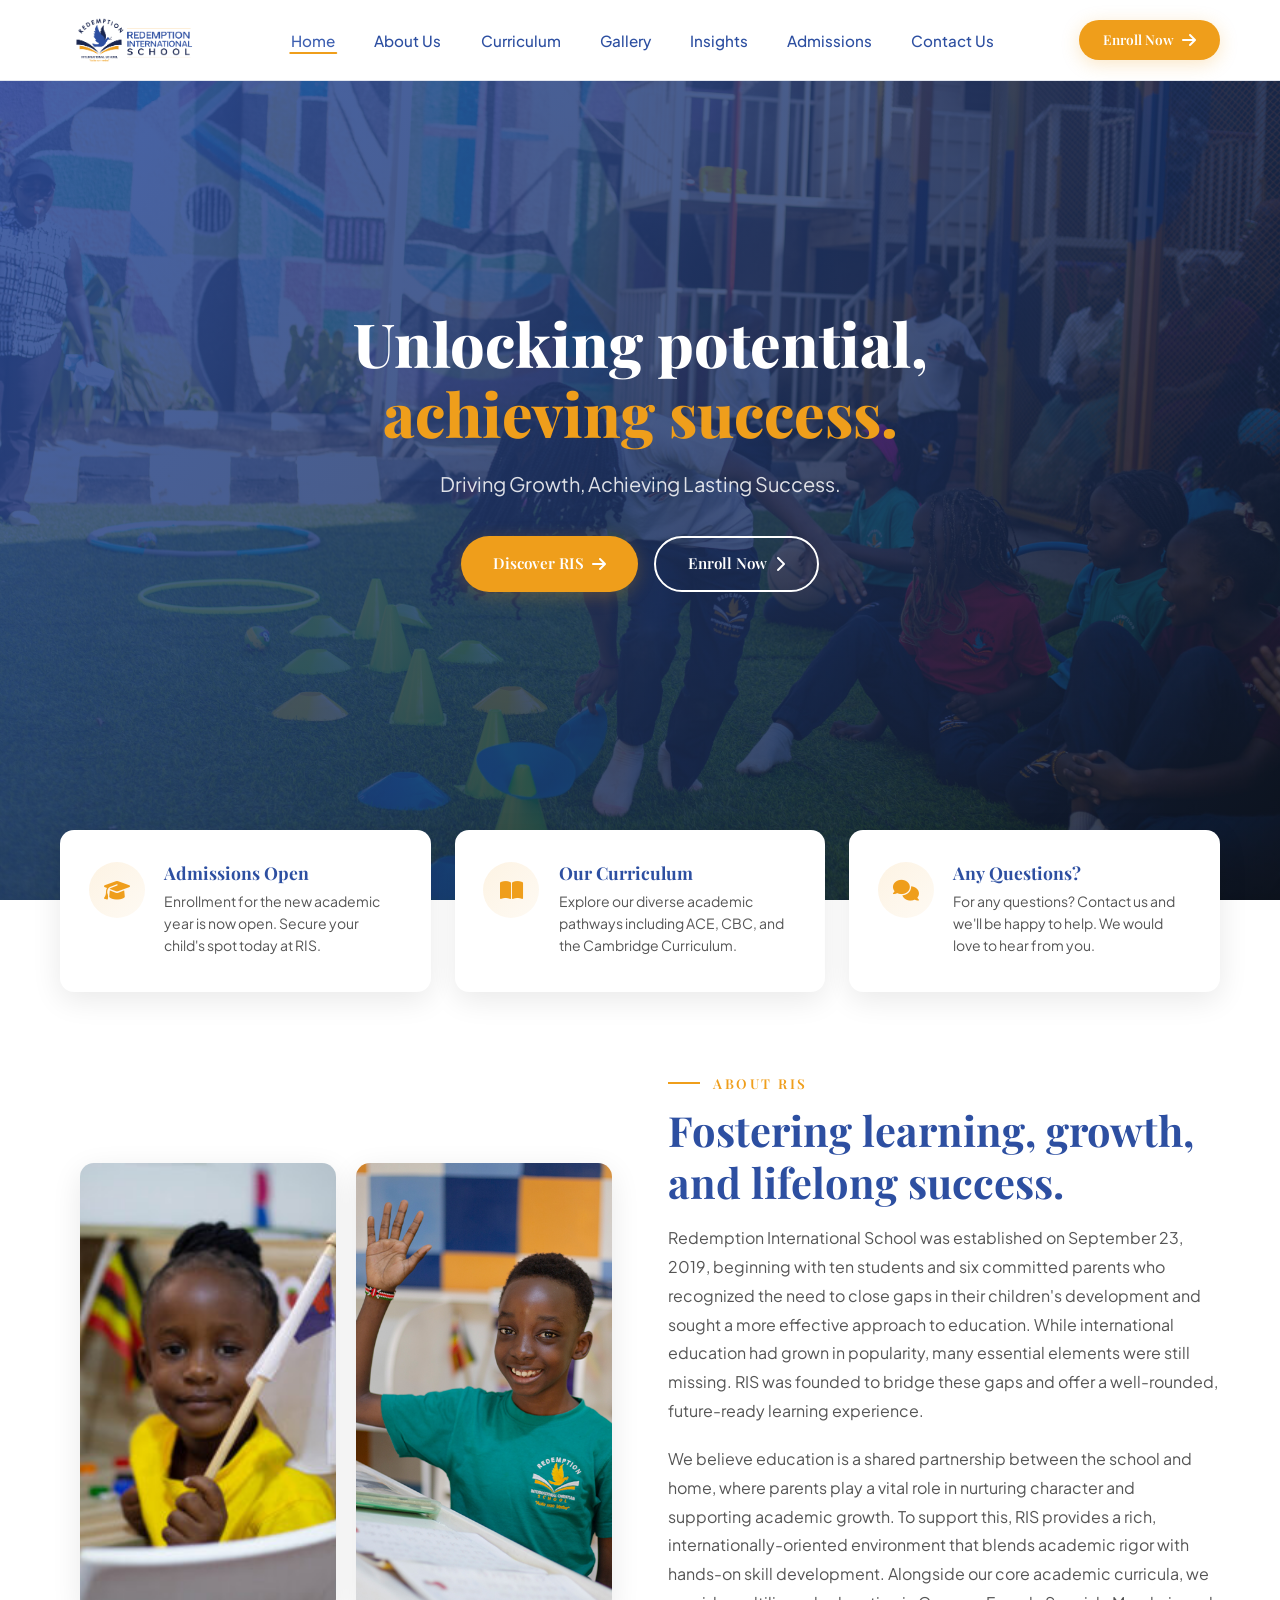
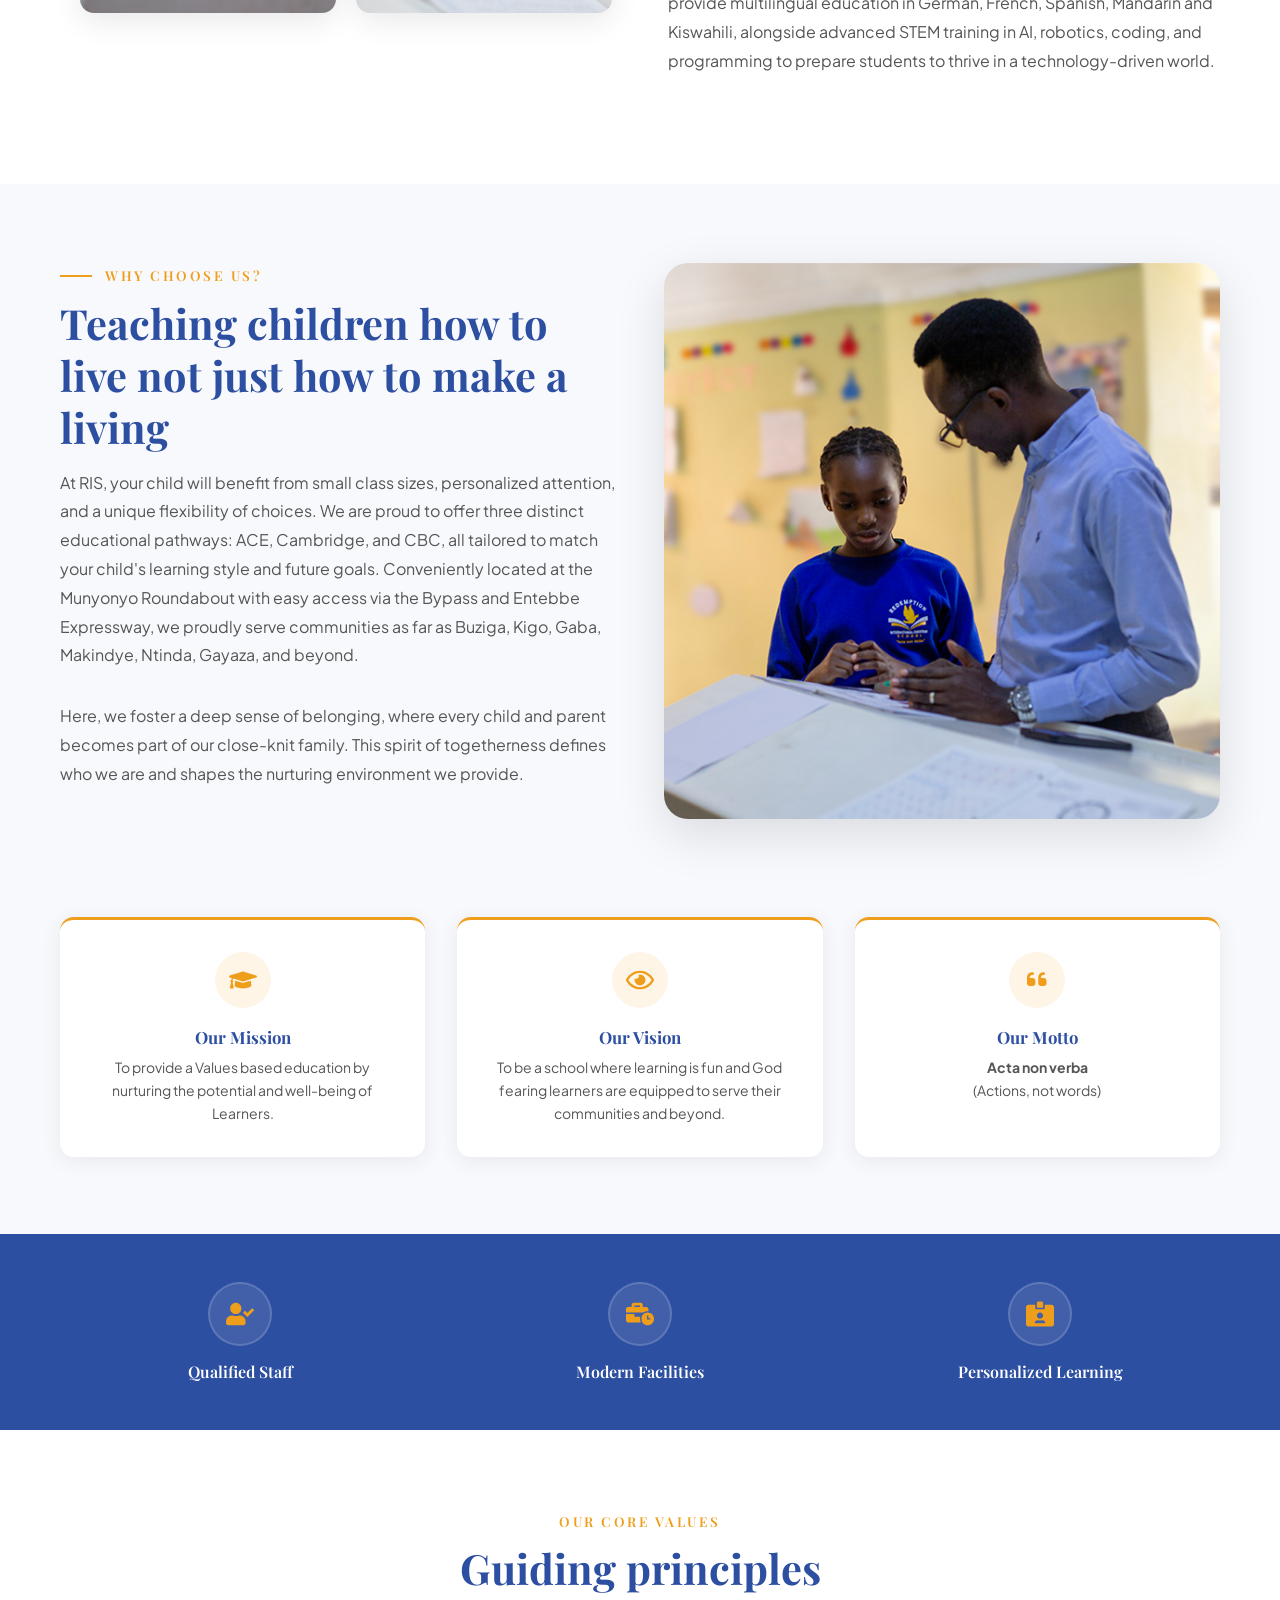
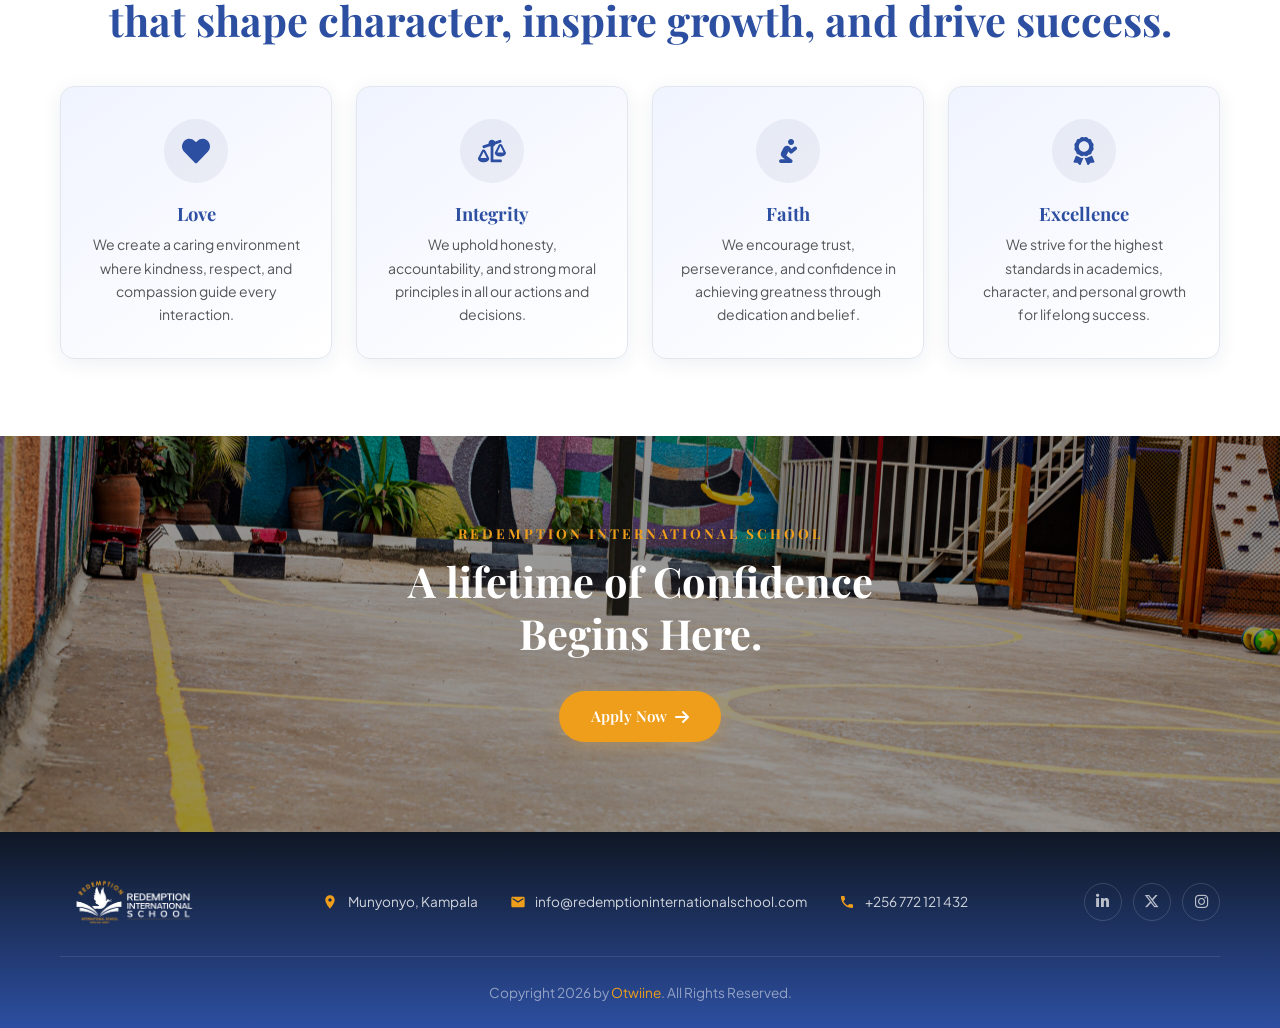
==== commit d469c808: "refactor: update branding to RIS, add calendar and application documents, and enhance robotics and i" ====
--- a/index.html
+++ b/index.html
@@ -4,7 +4,7 @@
 <head>
   <meta charset="UTF-8">
   <meta name="viewport" content="width=device-width, initial-scale=1.0">
-  <title>Redemption International School</title>
+  <title>RIS</title>
   <link rel="icon" type="image/png" href="Assets/Images/Logos/ris-logo-2.png">
   <meta name="description"
     content="Redemption International School is a distinguished international school in Uganda offering the ACE curriculum. Unlocking potential, achieving success.">
@@ -59,10 +59,7 @@
        ============================================ -->
   <section class="hero" id="hero">
     <div class="hero-bg">
-      <video autoplay muted loop playsinline poster="Assets/Images/Students.jpeg" class="hero-video">
-        <source src="Assets/Videos/Banner-vid.mp4" type="video/mp4">
-        Your browser does not support the video tag.
-      </video>
+      <img src="Assets/Images/Banner%201.jpg.jpeg" alt="Hero Banner" class="hero-video">
     </div>
     <div class="hero-overlay"></div>
     <div class="hero-content">
--- a/style.css
+++ b/style.css
@@ -479,6 +479,19 @@
   background-repeat: no-repeat;
   color: var(--clr-white);
   text-align: center;
+  overflow: hidden;
+}
+
+.page-header-bg {
+  position: absolute;
+  inset: 0;
+  z-index: 0;
+}
+
+.page-header-video {
+  width: 100%;
+  height: 100%;
+  object-fit: cover;
 }
 
 .page-header-overlay {
@@ -1473,6 +1486,7 @@
   bottom: 30px;
   right: 30px;
   z-index: 999;
+  display: none; /* Hidden on desktop view */
 }
 
 .whatsapp-btn {
@@ -1551,8 +1565,19 @@
 
 @media (max-width: 768px) {
   .whatsapp-float {
+    display: block; /* Show wrapper on mobile */
     bottom: 20px;
     right: 20px;
+    opacity: 0;
+    pointer-events: none;
+    transform: translateY(20px);
+    transition: opacity 0.3s ease, transform 0.3s ease;
+  }
+
+  .whatsapp-float.scrolled {
+    opacity: 1;
+    pointer-events: auto;
+    transform: translateY(0);
   }
 }
 
@@ -1656,7 +1681,7 @@
     text-align: center;
     gap: 1.5rem;
   }
-  
+
   .footer-contact-row {
     flex-direction: column;
     gap: 1rem;
@@ -1963,6 +1988,7 @@
   .values-grid {
     grid-template-columns: 1fr;
   }
+
   .value-card-image {
     grid-column: span 1;
   }
@@ -2226,3 +2252,85 @@
     width: 80%;
   }
 }
+
+/* ============================================
+   PUZZLE SECTION
+   ============================================ */
+.puzzle-section {
+  margin-top: 5rem;
+  margin-bottom: 5rem;
+  background: var(--clr-white);
+}
+
+.puzzle-grid {
+  display: grid;
+  grid-template-columns: 1.2fr 1fr;
+  gap: 4rem;
+  align-items: center;
+}
+
+.puzzle-image-wrapper {
+  position: relative;
+  overflow: hidden;
+  display: flex;
+  justify-content: center;
+  align-items: center;
+}
+
+.puzzle-gif {
+  width: 100%;
+  height: auto;
+  display: block;
+  object-fit: cover;
+  transition: transform 0.5s ease;
+}
+
+.puzzle-image-wrapper:hover .puzzle-gif {
+  transform: scale(1.03);
+}
+
+.puzzle-features {
+  display: grid;
+  grid-template-columns: 1fr 1fr;
+  gap: 1.5rem;
+  margin-top: 2rem;
+}
+
+.puzzle-feature {
+  display: flex;
+  align-items: center;
+  gap: 1rem;
+  background: #f8fafc;
+  padding: 1rem 1.5rem;
+  border-radius: var(--radius-md);
+  border: 1px solid var(--clr-border);
+}
+
+.puzzle-feature i {
+  color: var(--clr-accent);
+  font-size: 1.25rem;
+}
+
+.puzzle-feature span {
+  font-size: 0.95rem;
+  font-weight: 600;
+  color: var(--clr-primary);
+}
+
+@media (max-width: 1024px) {
+  .puzzle-grid {
+    grid-template-columns: 1fr;
+    gap: 3rem;
+  }
+
+  .puzzle-section {
+    margin-top: 3rem;
+    margin-bottom: 3rem;
+  }
+}
+
+@media (max-width: 768px) {
+  .puzzle-features {
+    grid-template-columns: 1fr;
+  }
+}
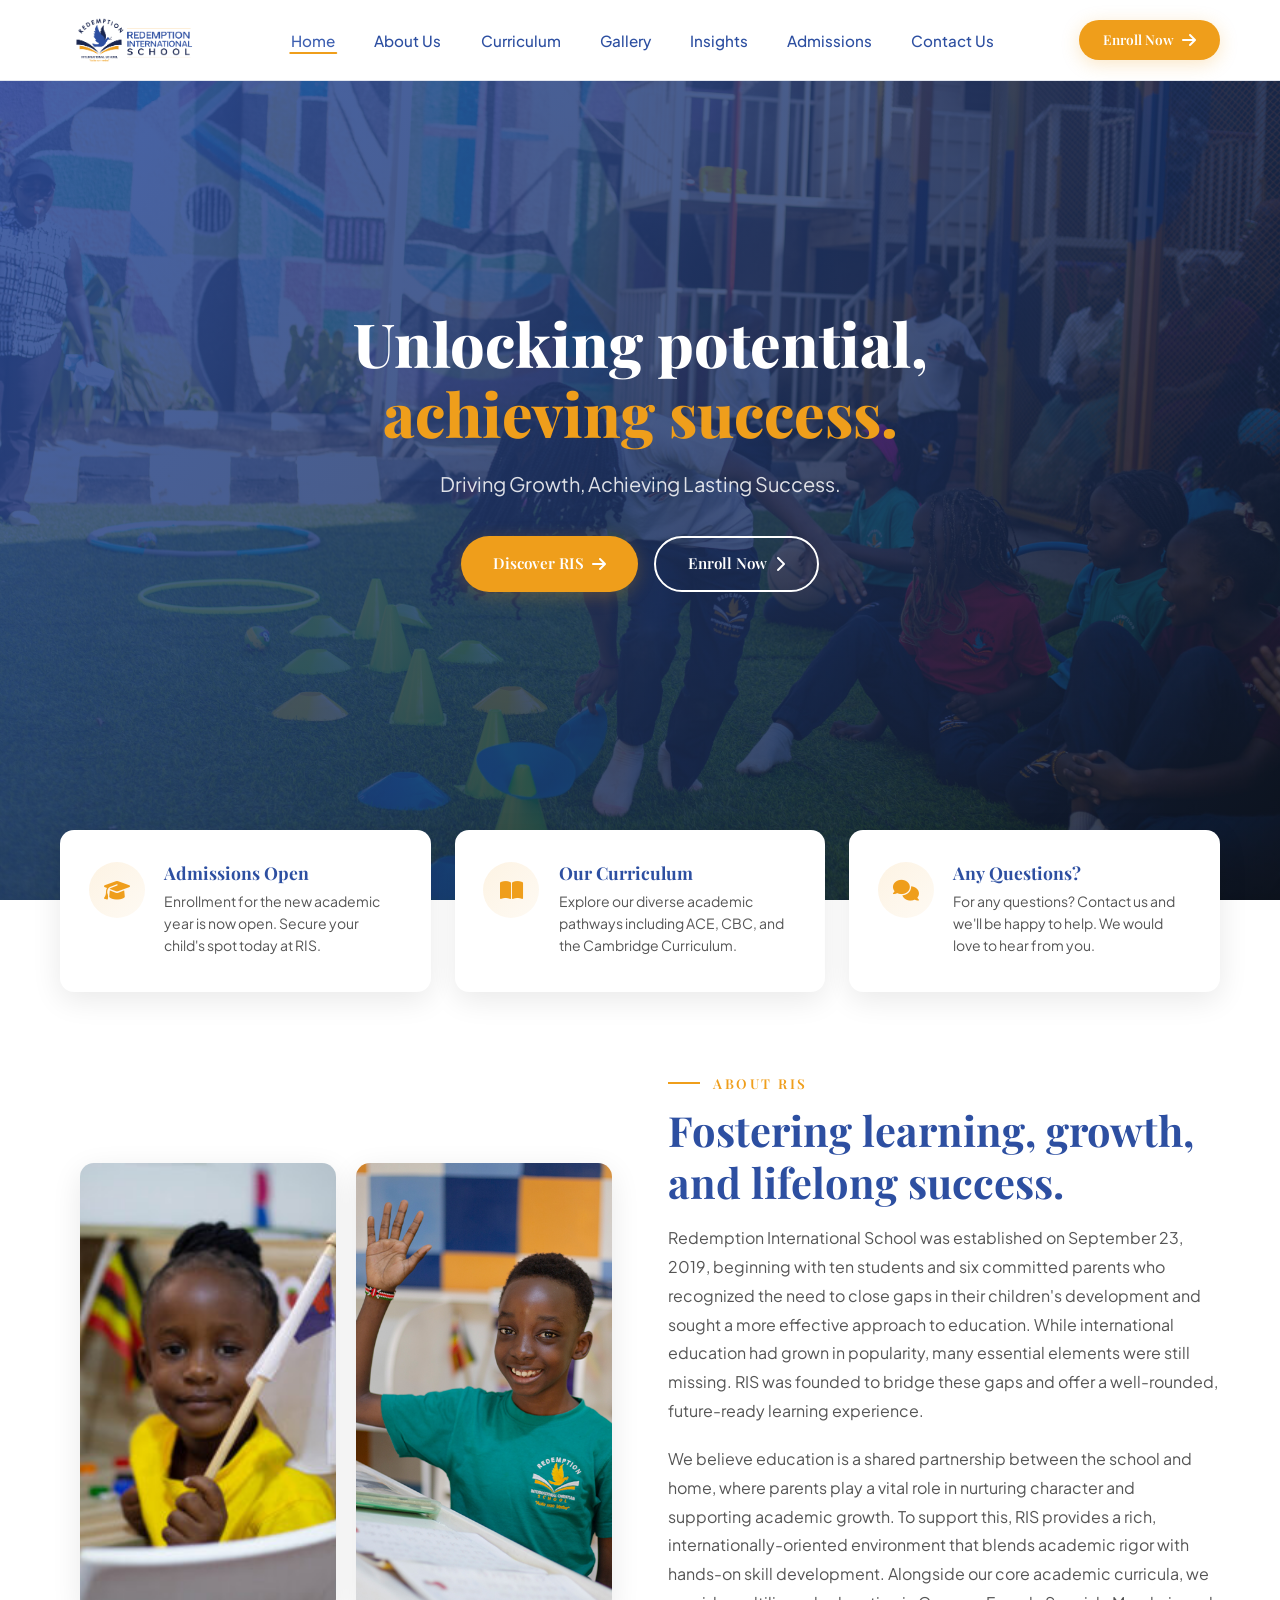
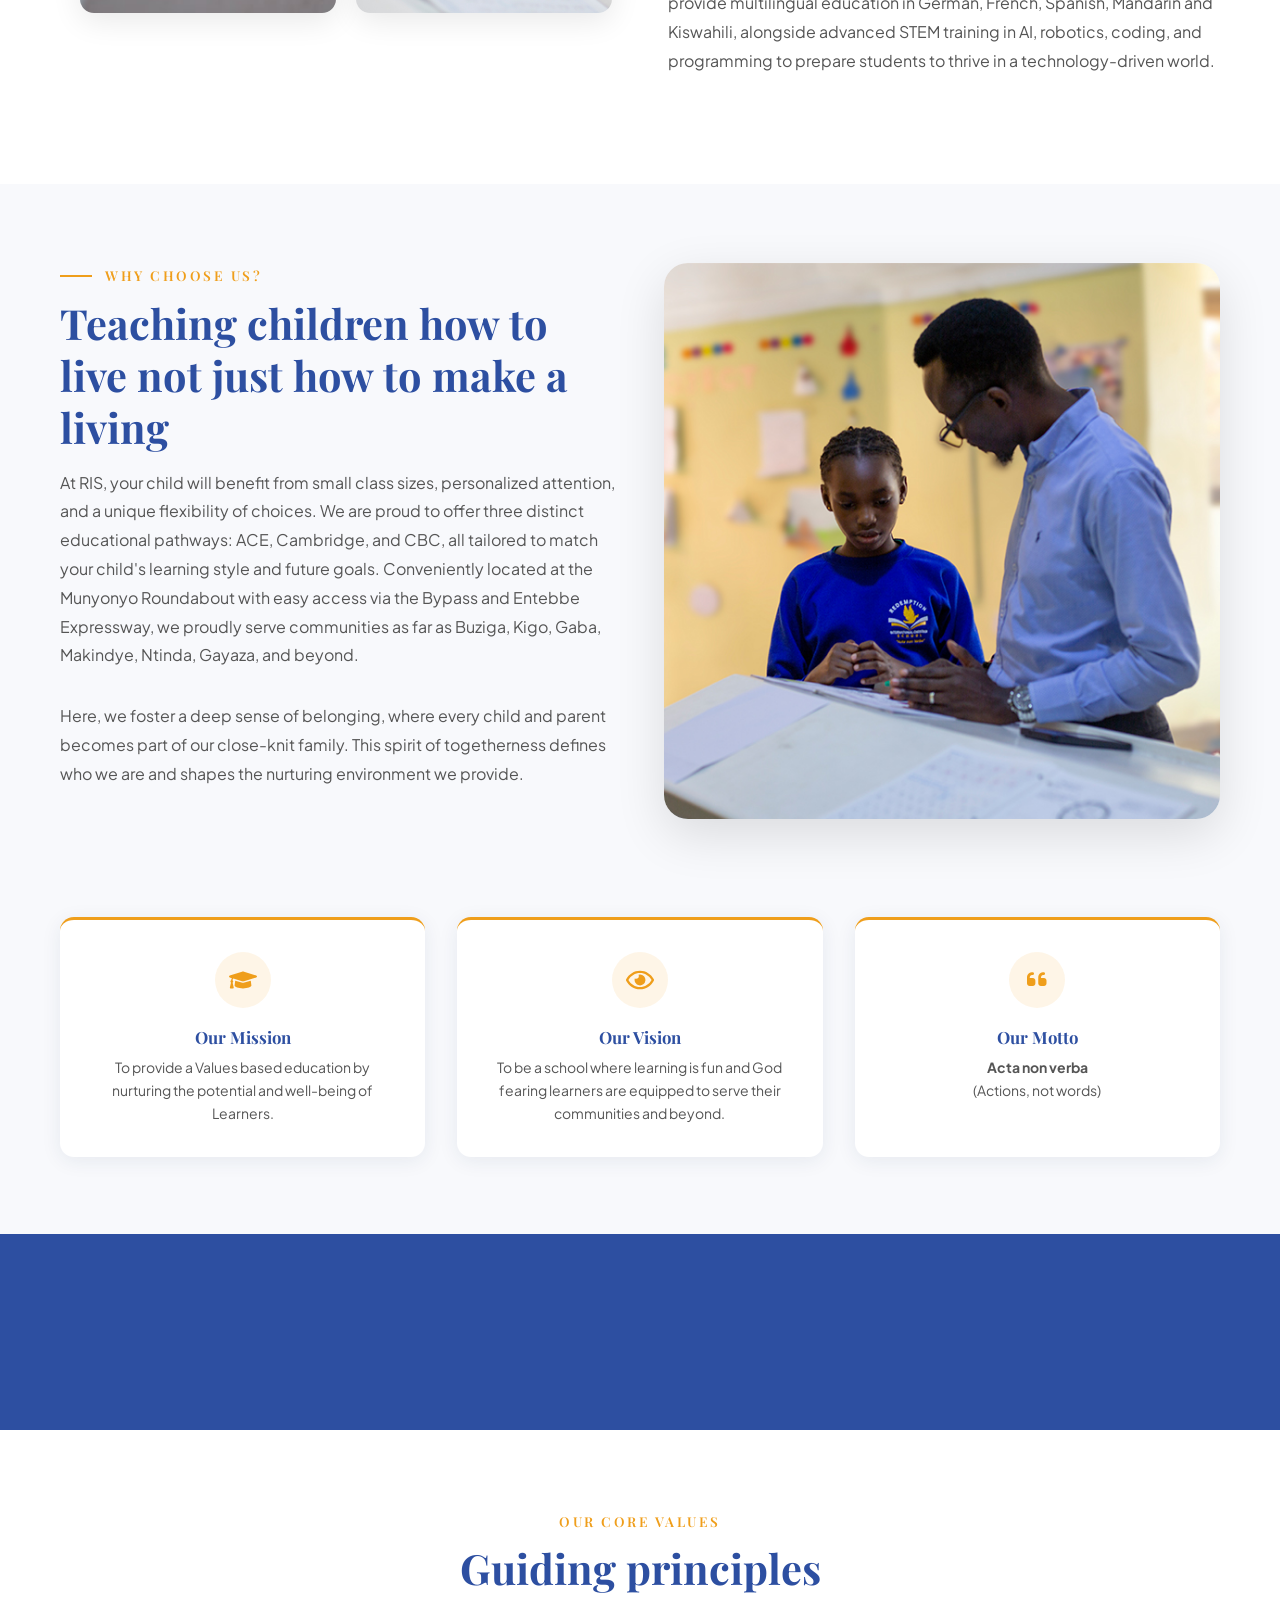
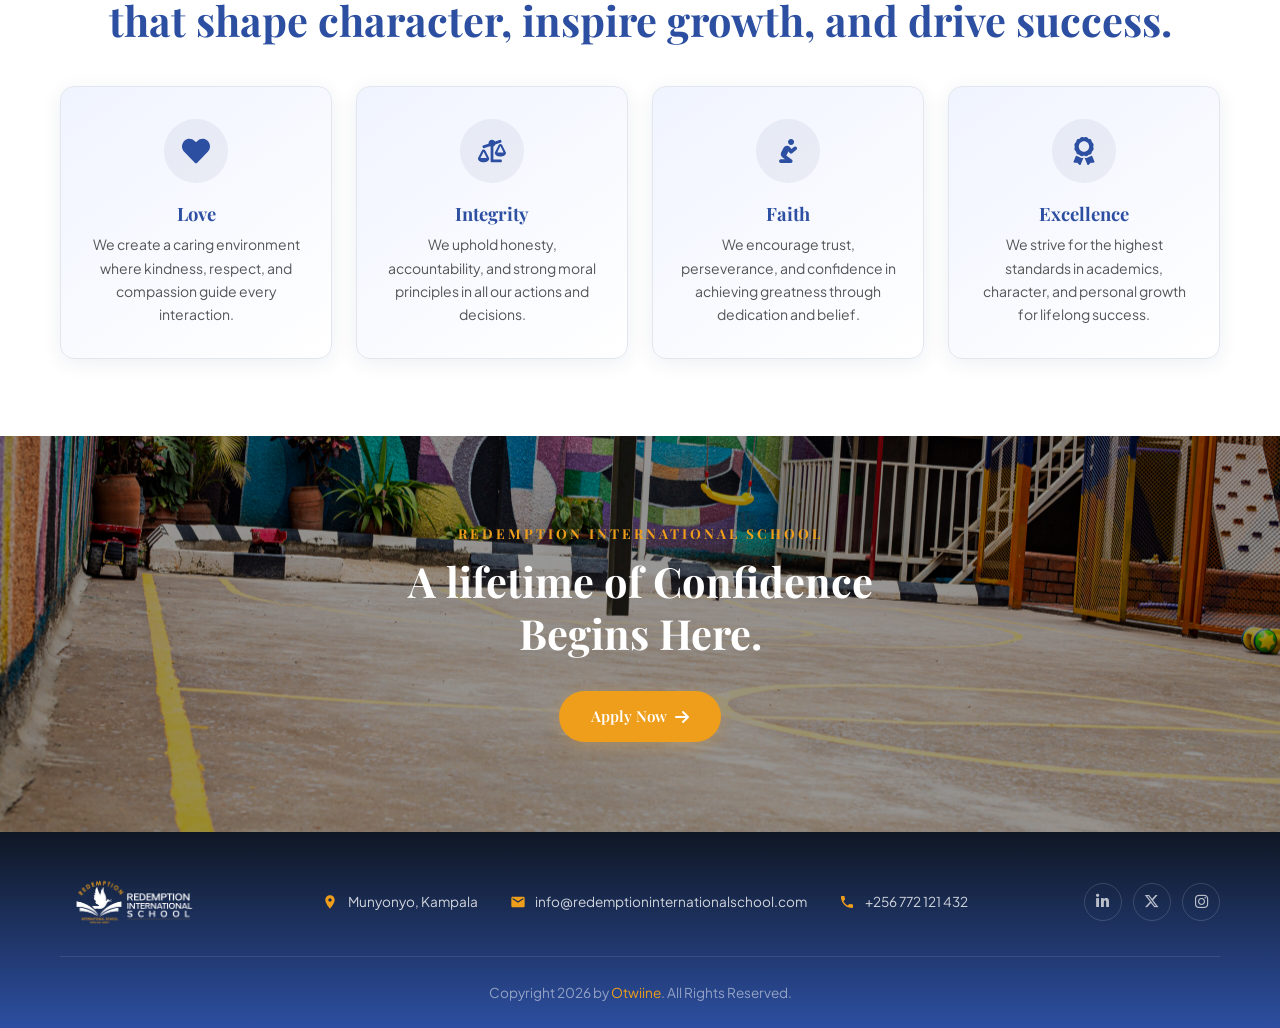
==== commit 400f2240: "fix: restore direct relative HTML links for GitHub Pages and localhost compatibility" ====
--- a/style.css
+++ b/style.css
@@ -1486,7 +1486,8 @@
   bottom: 30px;
   right: 30px;
   z-index: 999;
-  display: none; /* Hidden on desktop view */
+  display: none;
+  /* Hidden on desktop view */
 }
 
 .whatsapp-btn {
@@ -1565,7 +1566,8 @@
 
 @media (max-width: 768px) {
   .whatsapp-float {
-    display: block; /* Show wrapper on mobile */
+    display: block;
+    /* Show wrapper on mobile */
     bottom: 20px;
     right: 20px;
     opacity: 0;
@@ -1897,14 +1899,18 @@
     position: fixed;
     top: 0;
     right: -100%;
-    width: 280px;
+    width: 300px;
+    max-width: 85vw;
     height: 100vh;
     background: var(--clr-white);
+    display: flex;
     flex-direction: column;
-    padding: 6rem 2rem 2rem;
-    gap: 0;
+    align-items: stretch;
+    padding: 6rem 1.5rem 2.5rem;
+    gap: 0.75rem;
+    overflow-y: auto;
     transition: right var(--transition);
-    box-shadow: -8px 0 30px rgba(0, 0, 0, 0.1);
+    box-shadow: -10px 0 35px rgba(0, 0, 0, 0.15);
     z-index: 999;
   }
 
@@ -1912,22 +1918,37 @@
     right: 0;
   }
 
+  .nav-menu li {
+    width: 100%;
+    list-style: none;
+  }
+
   .nav-menu a {
+    display: flex;
+    align-items: center;
     width: 100%;
-    padding: 1.2rem 1rem;
-    font-size: 1.1rem;
+    padding: 0.95rem 1.25rem;
+    font-size: 1.05rem;
     font-weight: 600;
+    color: var(--clr-dark);
+    background: #f8fafc;
+    border: 1px solid var(--clr-border);
+    border-radius: var(--radius-sm);
+    transition: all var(--transition);
+  }
+
+  .nav-menu a:hover {
+    background: #eef2ff;
     color: var(--clr-primary);
-    border-bottom: 1px solid var(--clr-border);
-  }
-
-  .nav-menu a:last-child {
-    border-bottom: none;
+    border-color: #cbd5e1;
+    transform: translateX(4px);
   }
 
   .nav-menu a.active {
-    color: var(--clr-accent);
-    background: rgba(239, 158, 27, 0.05);
+    background: var(--clr-primary);
+    color: var(--clr-white);
+    border-color: var(--clr-primary);
+    box-shadow: 0 4px 14px rgba(45, 79, 161, 0.25);
   }
 
   .nav-menu a::after {
@@ -2333,4 +2354,78 @@
   .puzzle-features {
     grid-template-columns: 1fr;
   }
+}
+
+/* ============================================
+   CAMPUS BULLETINS & NOTICE BOARD STYLES
+   ============================================ */
+.infoboard-bulletins-grid {
+  display: grid;
+  grid-template-columns: repeat(3, 1fr);
+  gap: 1.75rem;
+  margin-top: 2rem;
+  margin-bottom: 2rem;
+}
+
+.bulletin-card {
+  background: #ffffff;
+  border-radius: var(--radius-md);
+  border: 1px solid var(--clr-border);
+  padding: 1.75rem;
+  box-shadow: var(--shadow-sm);
+  transition: all var(--transition);
+  display: flex;
+  flex-direction: column;
+}
+
+.bulletin-card:hover {
+  transform: translateY(-4px);
+  box-shadow: var(--shadow-card);
+  border-color: var(--clr-primary-light);
+}
+
+.bulletin-header {
+  display: flex;
+  align-items: center;
+  gap: 0.75rem;
+  margin-bottom: 1rem;
+}
+
+.bulletin-icon {
+  width: 40px;
+  height: 40px;
+  background: #eff6ff;
+  color: var(--clr-primary);
+  border-radius: var(--radius-sm);
+  display: flex;
+  align-items: center;
+  justify-content: center;
+  font-size: 1.15rem;
+  flex-shrink: 0;
+}
+
+.bulletin-date {
+  font-size: 0.8rem;
+  color: var(--clr-body);
+}
+
+.bulletin-card h4 {
+  font-size: 1.15rem;
+  color: var(--clr-dark);
+  margin-bottom: 0.75rem;
+  line-height: 1.4;
+}
+
+.bulletin-card p {
+  font-size: 0.9rem;
+  color: var(--clr-body);
+  line-height: 1.6;
+  margin-bottom: 1.25rem;
+  flex-grow: 1;
+}
+
+@media (max-width: 1024px) {
+  .infoboard-bulletins-grid {
+    grid-template-columns: 1fr;
+  }
 }
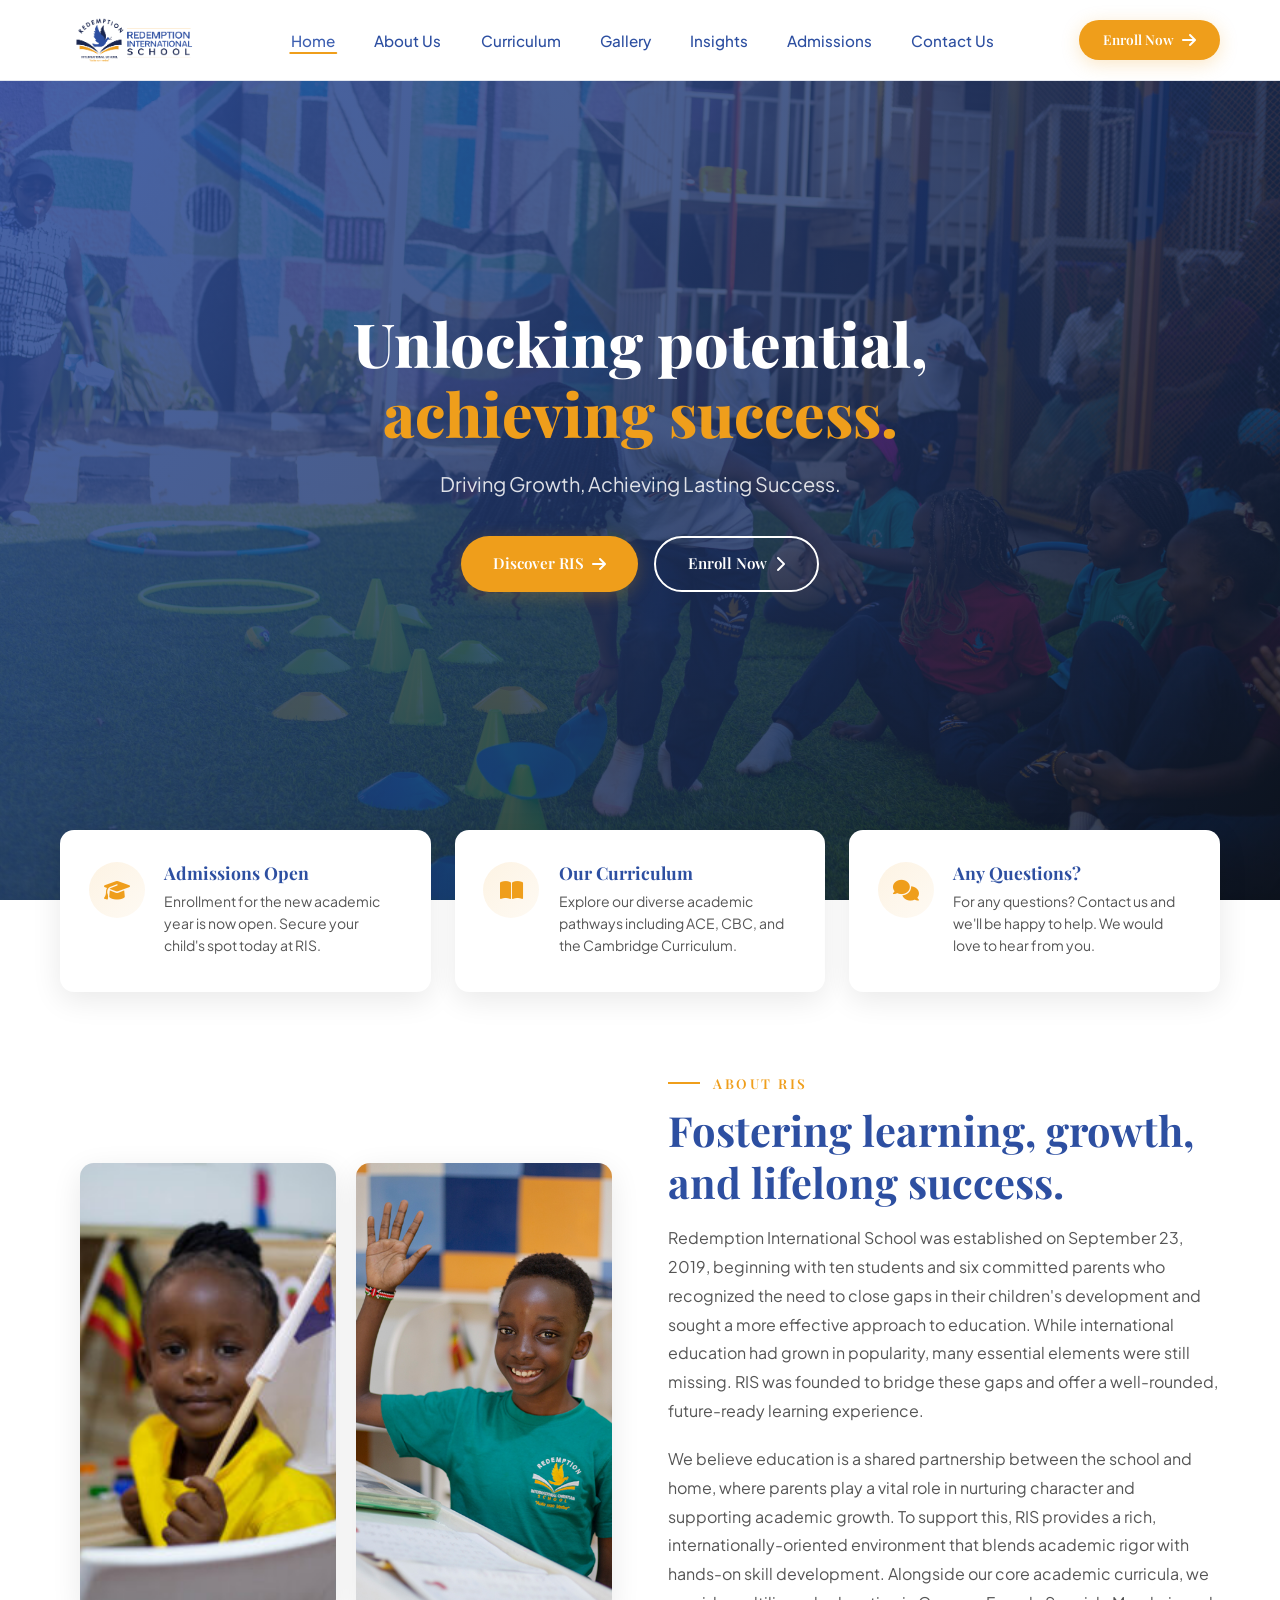
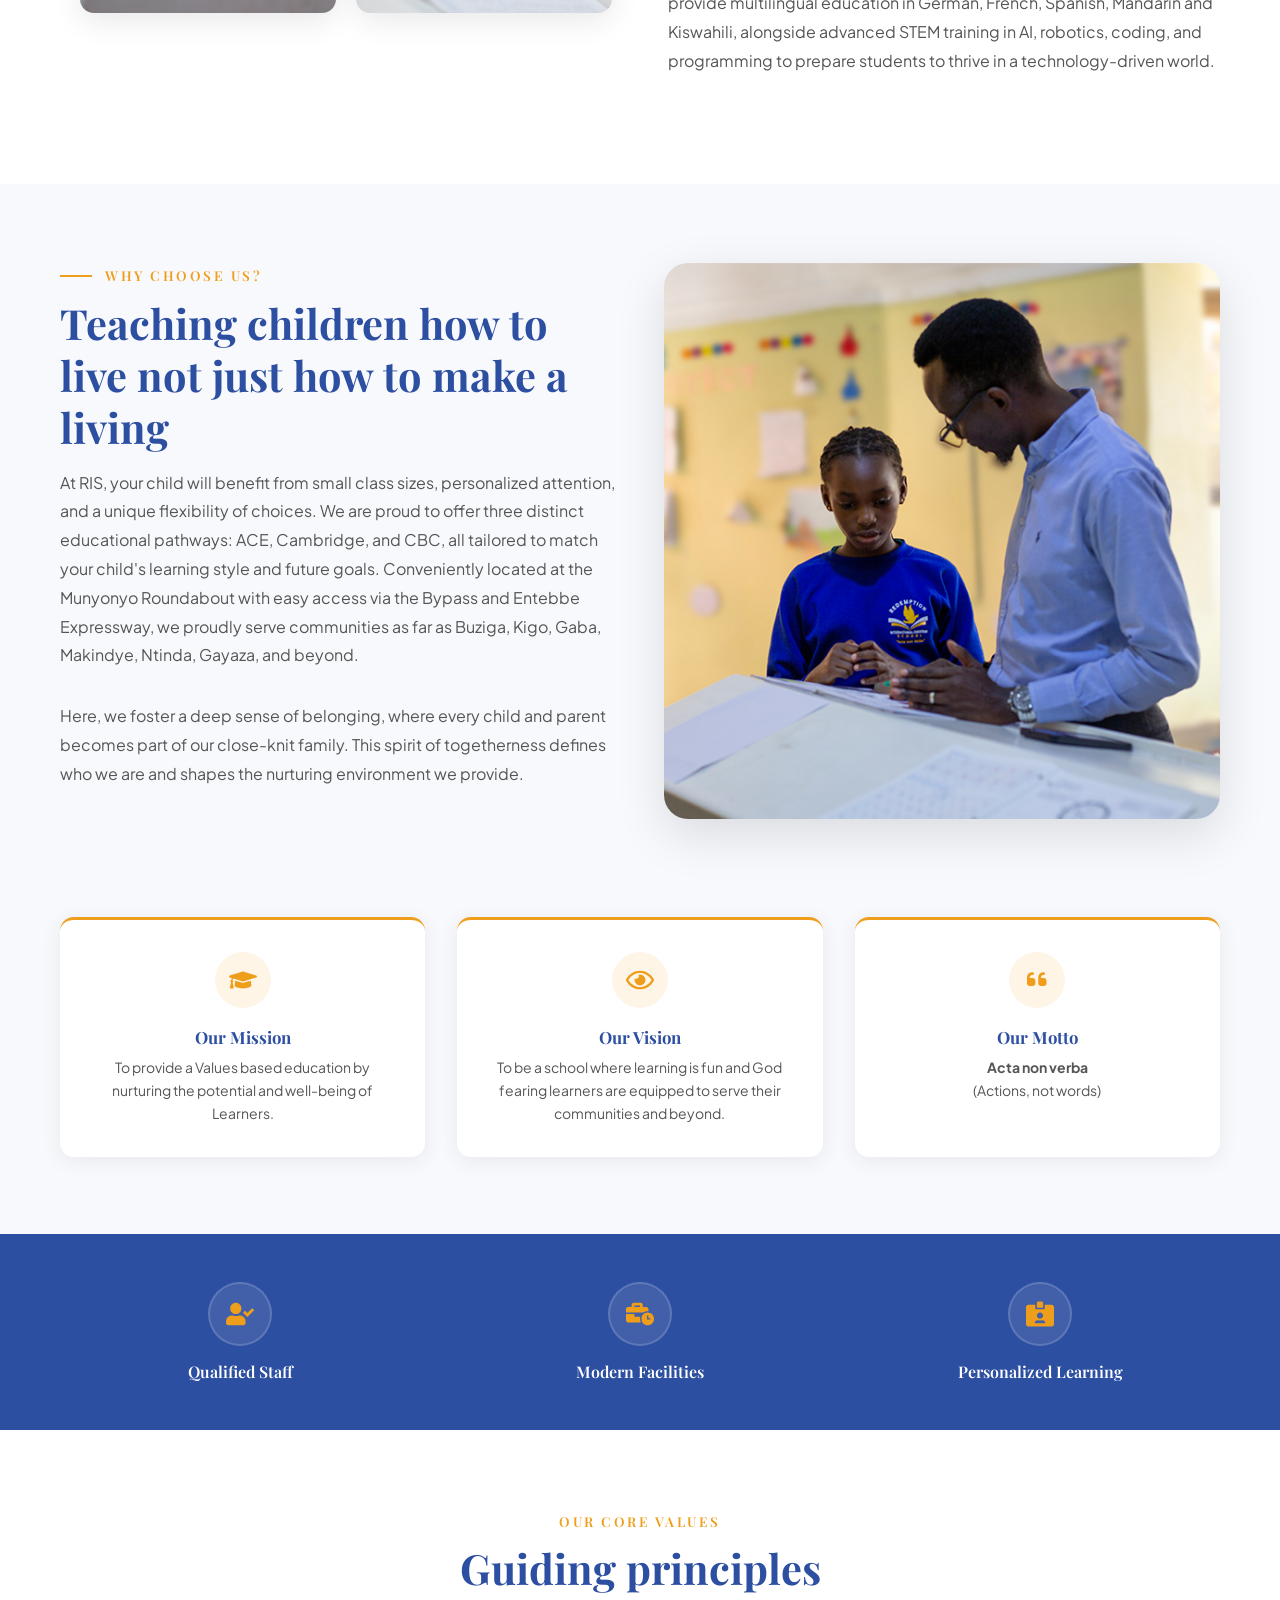
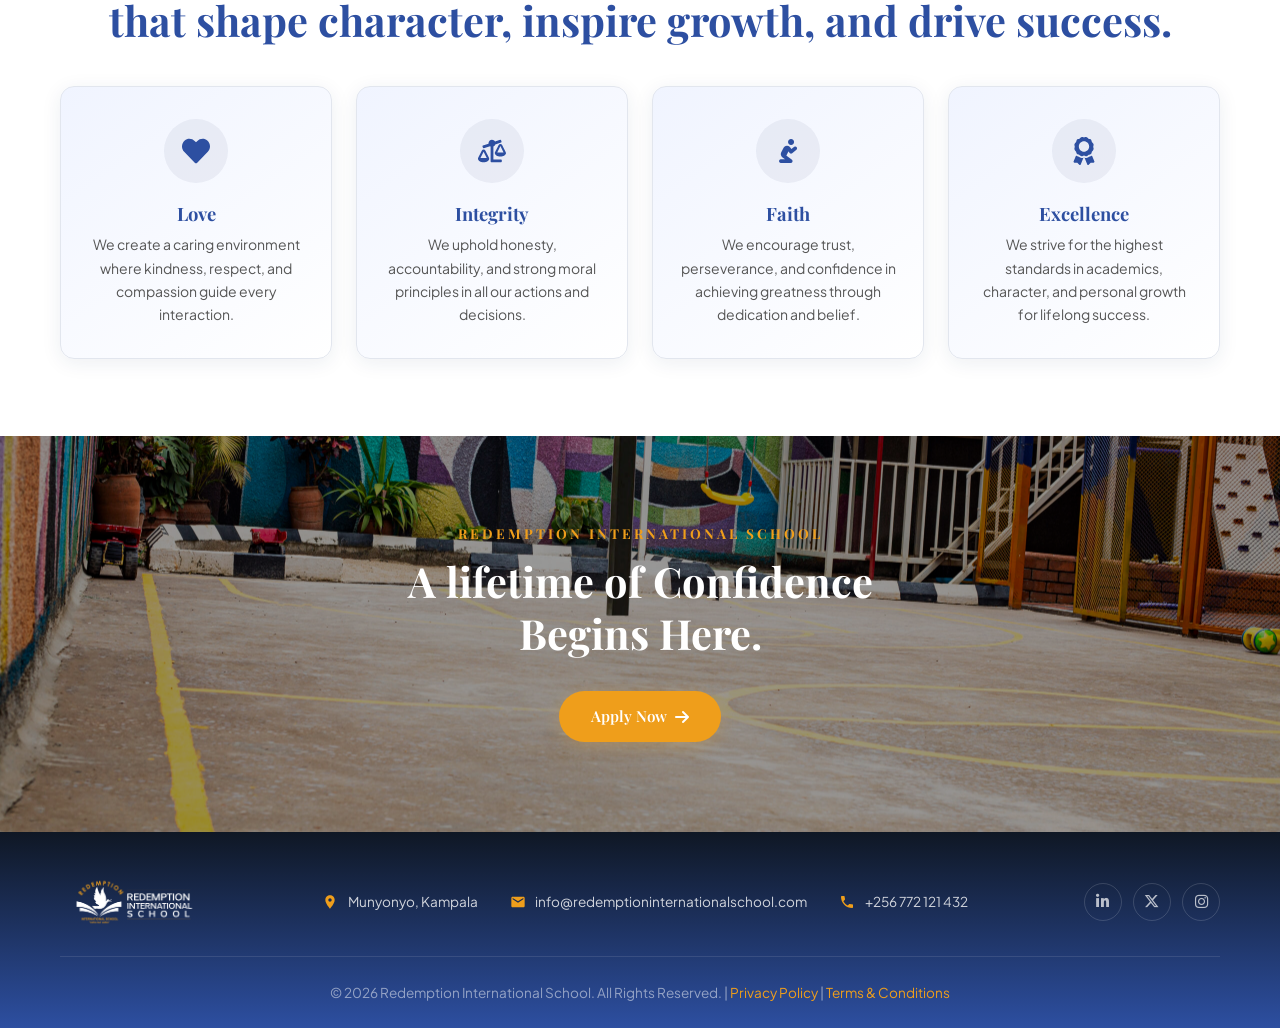
==== commit 25d0833a: "feat: add Privacy Policy and Terms & Conditions with direct relative links" ====
--- a/index.html
+++ b/index.html
@@ -361,7 +361,7 @@
       <hr class="footer-divider">
 
       <div class="footer-bottom">
-        <p>Copyright 2026 by <a href="https://github.com/Otwiine" target="_blank">Otwiine</a>. All Rights Reserved.</p>
+        <p>&copy; 2026 Redemption International School. All Rights Reserved. | <a href="privacy-policy.html">Privacy Policy</a> | <a href="terms-and-conditions.html">Terms &amp; Conditions</a></p>
       </div>
     </div>
   </footer>
